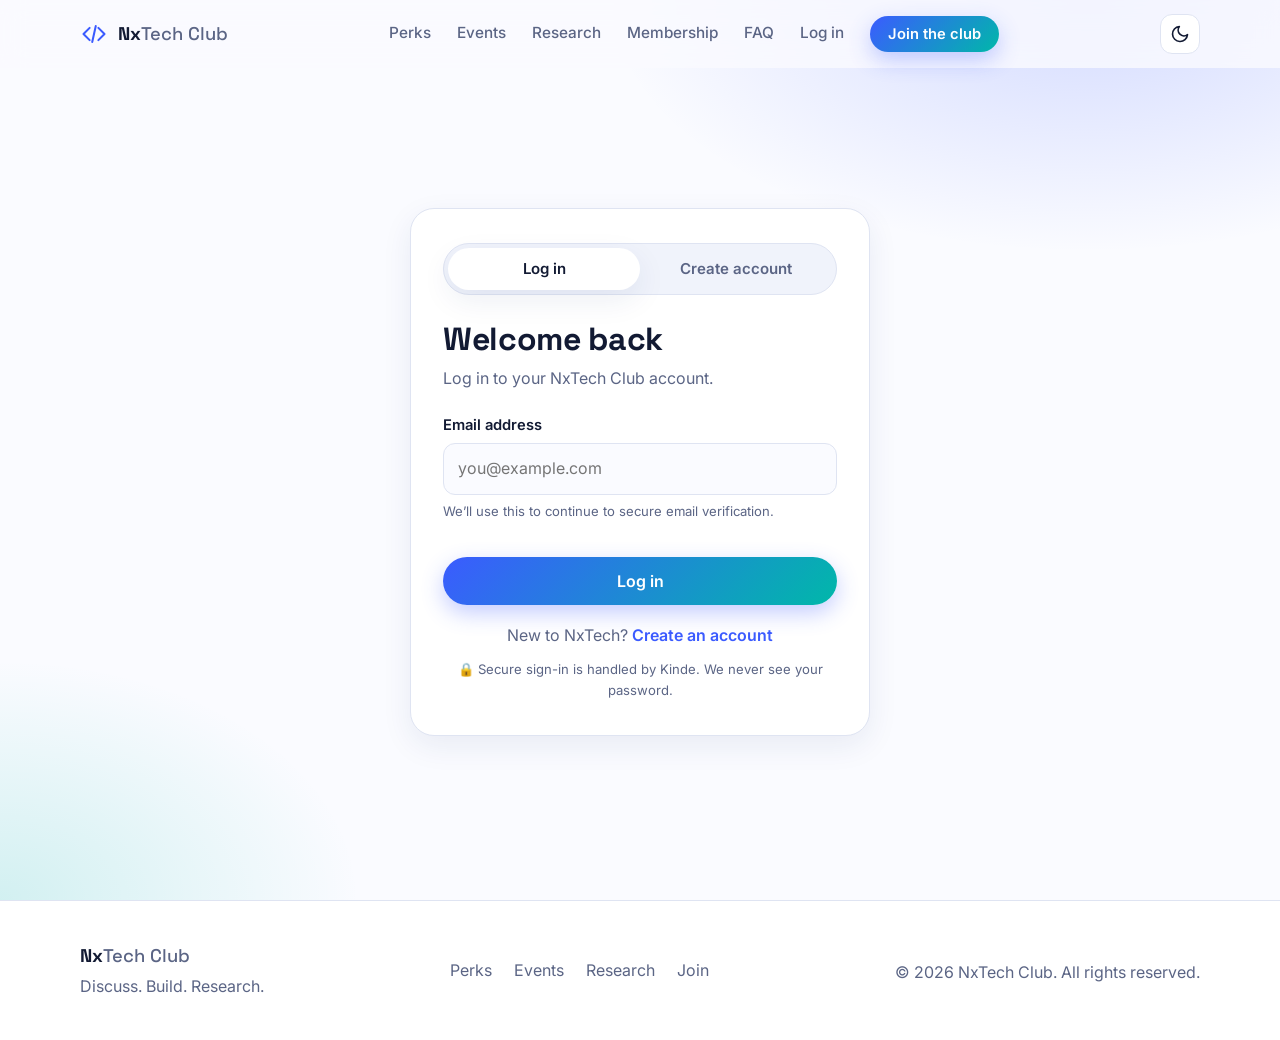
==== account.html @ 55b2c10e "Add files via upload" ====
<!DOCTYPE html>
<html lang="en">
<head>
  <meta charset="UTF-8" />
  <meta name="viewport" content="width=device-width, initial-scale=1" />
  <title>Log in or create an account — NxTech Club</title>
  <meta name="description" content="Log in to or create your NxTech Club account." />
  <link rel="preconnect" href="https://fonts.googleapis.com" />
  <link rel="preconnect" href="https://fonts.gstatic.com" crossorigin />
  <link href="https://fonts.googleapis.com/css2?family=Inter:wght@400;500;600&family=Space+Grotesk:wght@500;600;700&display=swap" rel="stylesheet" />
  <link rel="stylesheet" href="style.css" />
</head>
<body data-page="account">

  <header class="nav" id="nav">
    <div class="container nav-inner">
      <a href="index.html" class="logo" aria-label="NxTech Club home">
        <span class="logo-mark">
          <svg viewBox="0 0 32 32" width="28" height="28" fill="none" stroke="currentColor" stroke-width="2.4" stroke-linecap="round" stroke-linejoin="round" aria-hidden="true">
            <path d="M11 9l-7 7 7 7"/><path d="M21 9l7 7-7 7"/><path d="M18 7l-4 18"/>
          </svg>
        </span>
        <span class="logo-text">Nx<span>Tech Club</span></span>
      </a>
      <nav class="nav-links" id="navLinks" aria-label="Main">
        <a href="index.html#perks">Perks</a>
        <a href="index.html#webinars">Events</a>
        <a href="research.html">Research</a>
        <a href="index.html#join">Membership</a>
        <a href="index.html#faq">FAQ</a>
        <a href="account.html#/login">Log in</a>
        <a href="account.html#/register" class="btn btn-small">Join the club</a>
      </nav>
      <div class="nav-actions">
        <button class="icon-btn" id="themeToggle" aria-label="Toggle light/dark theme">
          <svg viewBox="0 0 24 24" width="20" height="20" fill="none" stroke="currentColor" stroke-width="2" stroke-linecap="round" stroke-linejoin="round"><path d="M21 12.8A9 9 0 1 1 11.2 3a7 7 0 0 0 9.8 9.8z"/></svg>
        </button>
        <button class="icon-btn menu-btn" id="menuBtn" aria-label="Open menu" aria-expanded="false" aria-controls="navLinks">
          <span></span><span></span><span></span>
        </button>
      </div>
    </div>
  </header>

  <main class="auth-main" id="app">

    <!-- Checking session / finishing sign-in -->
    <section class="auth-card center" data-view="loading">
      <div class="spinner" role="status" aria-label="Loading"></div>
      <h1 tabindex="-1">One moment…</h1>
      <p class="muted">Checking your session.</p>
    </section>

    <!-- LOG IN -->
    <section class="auth-card" data-view="login" hidden>
      <nav class="seg" aria-label="Account">
        <a href="#/login" data-seg="login">Log in</a>
        <a href="#/register" data-seg="register">Create account</a>
      </nav>
      <h1 tabindex="-1">Welcome back</h1>
      <p class="muted">Log in to your NxTech Club account.</p>
      <form class="auth-form" data-form="login" novalidate>
        <div class="field">
          <label for="loginEmail">Email address</label>
          <input type="email" id="loginEmail" name="email" autocomplete="email" inputmode="email" placeholder="you@example.com" required />
          <small class="hint">We’ll use this to continue to secure email verification.</small>
          <small class="err" role="alert"></small>
        </div>
        <button type="submit" class="btn btn-block">Log in</button>
      </form>
      <p class="switch">New to NxTech? <a class="text-link" href="#/register">Create an account</a></p>
      <p class="secure">🔒 Secure sign-in is handled by Kinde. We never see your password.</p>
    </section>

    <!-- REGISTER -->
    <section class="auth-card" data-view="register" hidden>
      <nav class="seg" aria-label="Account">
        <a href="#/login" data-seg="login">Log in</a>
        <a href="#/register" data-seg="register">Create account</a>
      </nav>
      <h1 tabindex="-1">Create your account</h1>
      <p class="muted">It takes about a minute. You don't need to pick a plan now — you can choose one from your dashboard once you're in.</p>
      <form class="auth-form" data-form="register" novalidate>
        <div class="field">
          <label for="registerEmail">Email address</label>
          <input type="email" id="registerEmail" name="email" autocomplete="email" inputmode="email" placeholder="you@example.com" required />
          <small class="hint">We’ll use this to continue to secure email verification.</small>
          <small class="err" role="alert"></small>
        </div>
        <button type="submit" class="btn btn-block">Create account</button>
      </form>
      <ol class="mini-steps" aria-label="What happens next">
        <li><b>Sign up</b> with your email.</li>
        <li><b>Open your dashboard</b> to see your account.</li>
        <li><b>Choose a plan</b> if you want one — Free or paid.</li>
      </ol>
      <p class="switch">Already a member? <a class="text-link" href="#/login">Log in</a></p>
      <p class="secure">🔒 Secure sign-up is handled by Kinde.</p>
    </section>

    <!-- DASHBOARD (placeholder until plans & payment are added) -->
    <section class="auth-card dash" data-view="dashboard" hidden>
      <div class="dash-head">
        <span class="avatar" id="avatar" aria-hidden="true"></span>
        <div>
          <h1 tabindex="-1">Welcome, <span id="dashName"></span></h1>
          <p class="muted" id="dashEmail"></p>
        </div>
      </div>
      <p class="notice ok" id="dashNote" role="status" hidden></p>

      <div class="dash-block">
        <div class="dash-row">
          <h2>Membership</h2>
          <span class="badge b-discuss">No plan yet</span>
        </div>
        <p>Your account is ready. Choosing a plan is optional: Free is read-only, and paid plans unlock discussions, webinars and research teams once payment is complete.</p>
        <p class="muted small">Plan selection and payment are coming to this dashboard next.</p>
        <a class="text-link" href="index.html#join">See what each membership includes →</a>
      </div>

      <ol class="next-list" aria-label="What's next">
        <li class="done"><span>✓</span><div><b>Account created</b><small>You're signed in.</small></div></li>
        <li><span>2</span><div><b>Choose a plan</b><small>Optional. Free or paid.</small></div></li>
        <li><span>3</span><div><b>Pay for a paid plan</b><small>Paid plans are activated after payment.</small></div></li>
        <li><span>4</span><div><b>Unlock perks &amp; the member portal</b><small>Discussions, webinars and research teams.</small></div></li>
      </ol>

      <button type="button" class="btn btn-ghost btn-small" id="logoutBtn">Log out</button>
    </section>

    <!-- SOMETHING WENT WRONG -->
    <section class="auth-card center" data-view="error" hidden>
      <div class="state-ico" aria-hidden="true">⚠️</div>
      <h1 tabindex="-1">We couldn't sign you in</h1>
      <p id="errorMsg" class="muted" role="alert"></p>
      <p class="small muted" id="errorDetail" hidden></p>
      <button type="button" class="btn" id="retryBtn">Try again</button>
    </section>

    <!-- NOT SET UP YET (shown only to whoever runs the site) -->
    <section class="auth-card" data-view="setup" hidden>
      <div class="state-ico" aria-hidden="true">🛠️</div>
      <h1 tabindex="-1">Finish connecting Kinde</h1>
      <p id="setupMsg" class="muted"></p>
      <ol class="setup-steps" id="setupSteps">
        <li>In your Kinde application settings, enable <b>Use your own sign-up and sign-in screens</b>, then save.</li>
        <li>In <b>Settings → Environment → Authentication</b>, open your email authentication method and copy its <b>Connection ID</b>.</li>
        <li>Add that value as <code>emailConnectionId</code> in <code>kinde-config.js</code>, alongside your existing Client ID and domain.</li>
        <li>Add this address to both <b>Allowed callback URLs</b> and <b>Allowed logout redirect URLs</b>:
          <code class="copy-line" id="setupUrl"></code></li>
      </ol>
    </section>

  </main>

  <footer class="footer">
    <div class="container footer-inner">
      <div>
        <a href="index.html" class="logo"><span class="logo-text">Nx<span>Tech Club</span></span></a>
        <p class="muted">Discuss. Build. Research.</p>
      </div>
      <div class="foot-links">
        <a href="index.html#perks">Perks</a>
        <a href="index.html#webinars">Events</a>
        <a href="research.html">Research</a>
        <a href="account.html#/register">Join</a>
      </div>
      <p class="muted">© <span id="year"></span> NxTech Club. All rights reserved.</p>
    </div>
  </footer>

  <script src="kinde-config.js"></script>
  <script src="kinde-auth-pkce-js.umd.min.js"></script>
  <script src="script.js"></script>
  <script src="account.js"></script>
</body>
</html>
---- style.css ----
/* ---------- Tokens ---------- */
:root {
  --bg: #fafbff;
  --bg-alt: #f0f3fb;
  --surface: #ffffff;
  --text: #121a33;
  --muted: #5b6585;
  --border: #dfe4f2;
  --primary: #3b5bff;
  --primary-2: #00b8a9;
  --accent: #ff8a3d;
  --shadow: 0 10px 30px rgba(30, 50, 120, 0.08);
  --radius: 16px;
  --nav-h: 68px;
}
:root[data-theme="dark"] {
  --bg: #0a1024;
  --bg-alt: #0e1630;
  --surface: #141d3a;
  --text: #eaf0ff;
  --muted: #9aa6cc;
  --border: #243059;
  --primary: #6f8bff;
  --primary-2: #2fe0cf;
  --accent: #ffa05e;
  --shadow: 0 10px 30px rgba(0, 0, 0, 0.35);
}

/* ---------- Base ---------- */
*, *::before, *::after { box-sizing: border-box; }
html { scroll-behavior: smooth; scroll-padding-top: var(--nav-h); }
body {
  margin: 0;
  font-family: "Inter", system-ui, sans-serif;
  background: var(--bg);
  color: var(--text);
  line-height: 1.6;
  transition: background .3s, color .3s;
}
h1, h2, h3, h4 { font-family: "Space Grotesk", "Inter", sans-serif; line-height: 1.15; margin: 0 0 .5em; }
p { margin: 0 0 1em; }
a { color: inherit; text-decoration: none; }
code { background: var(--bg-alt); padding: 2px 6px; border-radius: 6px; font-size: .9em; }
.container { width: min(1120px, 92%); margin-inline: auto; }
.container.narrow { width: min(780px, 92%); }
.muted { color: var(--muted); }
:focus-visible { outline: 3px solid var(--primary); outline-offset: 3px; border-radius: 6px; }

/* ---------- Buttons ---------- */
.btn {
  display: inline-block; border: 0; cursor: pointer;
  background: linear-gradient(135deg, var(--primary), var(--primary-2));
  color: #fff; font: 600 1rem "Inter", sans-serif;
  padding: 14px 26px; border-radius: 999px;
  box-shadow: 0 8px 22px rgba(59, 91, 255, .3);
  transition: transform .2s, box-shadow .2s;
}
.btn:hover { transform: translateY(-2px); box-shadow: 0 12px 28px rgba(59, 91, 255, .4); }
.btn-small { padding: 9px 18px; font-size: .92rem; }
.btn-block { width: 100%; }
.btn-ghost { background: transparent; color: var(--text); border: 1.5px solid var(--border); box-shadow: none; }
.btn-ghost:hover { border-color: var(--primary); box-shadow: none; }

/* ---------- Nav ---------- */
.nav {
  position: fixed; inset: 0 0 auto 0; height: var(--nav-h); z-index: 50;
  background: color-mix(in srgb, var(--bg) 80%, transparent);
  backdrop-filter: blur(12px);
  border-bottom: 1px solid transparent;
  transition: border-color .3s, box-shadow .3s;
}
.nav.scrolled { border-color: var(--border); box-shadow: var(--shadow); }
.nav-inner { height: 100%; display: flex; align-items: center; justify-content: space-between; gap: 16px; }
.logo { display: flex; align-items: center; gap: 10px; font-family: "Space Grotesk", sans-serif; font-weight: 700; font-size: 1.15rem; }
.logo-mark { color: var(--primary); display: grid; place-items: center; }
.logo-text span { color: var(--muted); font-weight: 500; }
.nav-links { display: flex; align-items: center; gap: 26px; font-weight: 500; font-size: .96rem; }
.nav-links a:not(.btn) { color: var(--muted); transition: color .2s; }
.nav-links a:not(.btn):hover, .nav-links a.active { color: var(--text); }
.nav-actions { display: flex; gap: 8px; align-items: center; }
.icon-btn {
  width: 40px; height: 40px; display: grid; place-items: center;
  background: var(--surface); color: var(--text);
  border: 1px solid var(--border); border-radius: 12px; cursor: pointer;
}
.menu-btn { display: none; flex-direction: column; gap: 4px; }
.menu-btn span { width: 18px; height: 2px; background: currentColor; border-radius: 2px; transition: transform .3s, opacity .3s; }
.menu-btn[aria-expanded="true"] span:nth-child(1) { transform: translateY(6px) rotate(45deg); }
.menu-btn[aria-expanded="true"] span:nth-child(2) { opacity: 0; }
.menu-btn[aria-expanded="true"] span:nth-child(3) { transform: translateY(-6px) rotate(-45deg); }

/* ---------- Hero ---------- */
.hero {
  position: relative; overflow: hidden;
  min-height: 100svh; display: grid; align-items: center;
  padding: calc(var(--nav-h) + 40px) 0 70px;
  background:
    radial-gradient(900px 500px at 85% 10%, color-mix(in srgb, var(--primary) 22%, transparent), transparent 60%),
    radial-gradient(700px 500px at 5% 90%, color-mix(in srgb, var(--primary-2) 20%, transparent), transparent 60%),
    var(--bg);
}
#network { position: absolute; inset: 0; width: 100%; height: 100%; }
.hero-inner { position: relative; max-width: 820px; margin-inline: 0; margin-left: max(4%, calc((100% - 1120px) / 2)); }
.eyebrow {
  display: inline-flex; align-items: center; gap: 8px;
  background: var(--surface); border: 1px solid var(--border);
  padding: 6px 14px; border-radius: 999px; font-size: .86rem; font-weight: 500; color: var(--muted);
}
.dot { width: 8px; height: 8px; border-radius: 50%; background: var(--primary-2); box-shadow: 0 0 0 0 var(--primary-2); animation: pulse 2s infinite; }
.hero h1 { font-size: clamp(2.5rem, 6.5vw, 4.8rem); margin: 22px 0 18px; letter-spacing: -.02em; }
.grad { background: linear-gradient(120deg, var(--primary), var(--primary-2) 60%, var(--accent)); -webkit-background-clip: text; background-clip: text; color: transparent; }
.lead { font-size: clamp(1.05rem, 2vw, 1.25rem); color: var(--muted); max-width: 620px; }
.hero-cta { display: flex; flex-wrap: wrap; gap: 14px; margin: 28px 0; }
.hero-tags { list-style: none; padding: 0; margin: 0; display: flex; flex-wrap: wrap; gap: 8px; }
.hero-tags li { font-size: .84rem; padding: 5px 12px; border: 1px dashed var(--border); border-radius: 999px; color: var(--muted); }

/* ---------- Stats ---------- */
.stats { background: var(--surface); border-block: 1px solid var(--border); }
.stats-grid { display: grid; grid-template-columns: repeat(4, 1fr); gap: 20px; padding: 36px 0; text-align: center; }
.stat strong { display: block; font: 700 clamp(2rem, 4vw, 3rem) "Space Grotesk", sans-serif; color: var(--primary); }
.stat span { color: var(--muted); font-size: .95rem; }

/* ---------- Sections ---------- */
.section { padding: 96px 0; }
.section.alt { background: var(--bg-alt); }
.section-head { max-width: 640px; margin-bottom: 40px; }
.section-head h2 { font-size: clamp(1.8rem, 4vw, 2.7rem); letter-spacing: -.01em; }
.section-head p { color: var(--muted); }
.kicker { text-transform: uppercase; letter-spacing: .14em; font-size: .78rem; font-weight: 600; color: var(--primary-2); margin-bottom: 10px; }

/* ---------- Tabs & perks ---------- */
.tabs { display: flex; flex-wrap: wrap; gap: 10px; margin-bottom: 28px; }
.tab {
  display: inline-flex; align-items: center; gap: 8px;
  padding: 12px 20px; border-radius: 999px; cursor: pointer;
  background: var(--surface); color: var(--muted);
  border: 1px solid var(--border); font: 600 .98rem "Inter", sans-serif;
  transition: all .2s;
}
.tab:hover { color: var(--text); border-color: var(--primary); }
.tab.active { background: var(--primary); border-color: var(--primary); color: #fff; box-shadow: 0 8px 20px rgba(59, 91, 255, .3); }
:root[data-theme="dark"] .tab.active { color: #0a1024; }
.panel { animation: fadeUp .45s ease; }
.panel[hidden] { display: none; }
.panel-intro { max-width: 700px; margin-bottom: 26px; }
.panel-intro h3 { font-size: 1.6rem; }
.panel-intro p { color: var(--muted); }
.cards { display: grid; grid-template-columns: repeat(auto-fit, minmax(230px, 1fr)); gap: 18px; }
.card {
  background: var(--surface); border: 1px solid var(--border); border-radius: var(--radius);
  padding: 24px; transition: transform .25s, box-shadow .25s, border-color .25s;
}
.card:hover { transform: translateY(-6px); box-shadow: var(--shadow); border-color: var(--primary); }
.card-ico { font-size: 1.7rem; width: 52px; height: 52px; display: grid; place-items: center; border-radius: 14px; background: var(--bg-alt); margin-bottom: 14px; }
.card h4 { font-size: 1.1rem; }
.card p { color: var(--muted); font-size: .95rem; margin: 0; }

/* ---------- Events ---------- */
.events { list-style: none; padding: 0; margin: 0; display: grid; gap: 14px; }
.event {
  display: flex; align-items: center; gap: 20px;
  background: var(--surface); border: 1px solid var(--border); border-radius: var(--radius);
  padding: 18px 22px; transition: transform .2s, box-shadow .2s;
}
.event:hover { transform: translateX(6px); box-shadow: var(--shadow); }
.date { min-width: 64px; text-align: center; padding: 8px 0; border-radius: 12px; background: var(--bg-alt); }
.date b { display: block; font: 700 1.6rem "Space Grotesk", sans-serif; line-height: 1; color: var(--primary); }
.date span { font-size: .8rem; text-transform: uppercase; letter-spacing: .08em; color: var(--muted); }
.event-body { flex: 1; }
.event-body h4 { margin: 0 0 4px; font-size: 1.1rem; }
.event-body p { margin: 0; color: var(--muted); font-size: .92rem; }
.badge { font-size: .76rem; font-weight: 600; padding: 5px 12px; border-radius: 999px; white-space: nowrap; }
.b-webinar { background: color-mix(in srgb, var(--primary) 15%, transparent); color: var(--primary); }
.b-discuss { background: color-mix(in srgb, var(--accent) 18%, transparent); color: var(--accent); }
.b-research { background: color-mix(in srgb, var(--primary-2) 18%, transparent); color: var(--primary-2); }

/* ---------- Projects ---------- */
.projects { display: grid; grid-template-columns: repeat(auto-fit, minmax(280px, 1fr)); gap: 20px; }
.project { background: var(--surface); border: 1px solid var(--border); border-radius: var(--radius); padding: 26px; transition: transform .25s, box-shadow .25s; }
.project:hover { transform: translateY(-6px); box-shadow: var(--shadow); }
.chip { display: inline-block; font-size: .75rem; font-weight: 600; padding: 4px 10px; border-radius: 999px; background: var(--bg-alt); color: var(--primary-2); margin-bottom: 12px; }
.project p { color: var(--muted); font-size: .95rem; }
.progress { height: 8px; background: var(--bg-alt); border-radius: 99px; overflow: hidden; margin: 18px 0 8px; }
.progress i { display: block; height: 100%; width: 0; border-radius: 99px; background: linear-gradient(90deg, var(--primary), var(--primary-2)); transition: width 1.2s cubic-bezier(.2, .8, .2, 1); }
.project.in .progress i { width: var(--w); }
.project small { color: var(--muted); }

/* ---------- Steps ---------- */
.steps { list-style: none; padding: 0; margin: 0; display: grid; grid-template-columns: repeat(auto-fit, minmax(210px, 1fr)); gap: 20px; counter-reset: s; }
.step { background: var(--surface); border: 1px solid var(--border); border-radius: var(--radius); padding: 26px; }
.step span { display: grid; place-items: center; width: 42px; height: 42px; border-radius: 50%; font: 700 1.1rem "Space Grotesk", sans-serif; background: linear-gradient(135deg, var(--primary), var(--primary-2)); color: #fff; margin-bottom: 14px; }
.step p { color: var(--muted); margin: 0; font-size: .95rem; }

/* ---------- Quotes ---------- */
.quotes { display: grid; grid-template-columns: repeat(auto-fit, minmax(280px, 1fr)); gap: 20px; }
.quote { margin: 0; background: var(--surface); border: 1px solid var(--border); border-radius: var(--radius); padding: 28px; position: relative; }
.quote::before { content: "“"; position: absolute; top: 6px; right: 20px; font: 700 4.5rem "Space Grotesk", serif; color: var(--primary); opacity: .18; line-height: 1; }
.quote blockquote { margin: 0 0 16px; font-size: 1.02rem; }
.quote figcaption { color: var(--muted); font-size: .9rem; }
.quote figcaption b { color: var(--text); }

/* ---------- FAQ ---------- */
.faq { display: grid; gap: 12px; }
.faq details { background: var(--surface); border: 1px solid var(--border); border-radius: 14px; padding: 4px 22px; }
.faq summary { cursor: pointer; font-weight: 600; padding: 16px 0; list-style: none; display: flex; justify-content: space-between; gap: 12px; }
.faq summary::-webkit-details-marker { display: none; }
.faq summary::after { content: "+"; font-size: 1.4rem; color: var(--primary); transition: transform .25s; }
.faq details[open] summary::after { transform: rotate(45deg); }
.faq details p { color: var(--muted); padding-bottom: 14px; margin: 0; }

/* ---------- Join ---------- */
.join { background: linear-gradient(160deg, color-mix(in srgb, var(--primary) 12%, var(--bg)), var(--bg) 60%); }
.join-inner { display: grid; grid-template-columns: 1fr 1fr; gap: 56px; align-items: center; }
.join-copy h2 { font-size: clamp(1.9rem, 4vw, 2.8rem); }
.join-copy > p { color: var(--muted); }
.ticks { list-style: none; padding: 0; margin: 24px 0 0; display: grid; gap: 10px; }
.ticks li { padding-left: 30px; position: relative; }
.ticks li::before { content: "✓"; position: absolute; left: 0; top: 1px; width: 20px; height: 20px; border-radius: 50%; background: var(--primary-2); color: #06201d; font-size: .75rem; font-weight: 700; display: grid; place-items: center; }
.form { background: var(--surface); border: 1px solid var(--border); border-radius: 22px; padding: 32px; box-shadow: var(--shadow); display: grid; gap: 18px; }
.field { display: grid; gap: 6px; border: 0; padding: 0; margin: 0; }
.field label, .field legend { font-weight: 600; font-size: .92rem; }
.field input[type="text"], .field input[type="email"], .field select {
  width: 100%; padding: 12px 14px; font: inherit; color: var(--text);
  background: var(--bg); border: 1.5px solid var(--border); border-radius: 12px;
  transition: border-color .2s, box-shadow .2s;
}
.field input:focus, .field select:focus { outline: none; border-color: var(--primary); box-shadow: 0 0 0 4px color-mix(in srgb, var(--primary) 20%, transparent); }
.field.invalid input, .field.invalid select { border-color: #e5484d; }
.err { color: #e5484d; font-size: .82rem; min-height: 1em; }
.check { display: inline-flex; align-items: center; gap: 8px; margin: 6px 18px 0 0; font-weight: 500 !important; cursor: pointer; }
.check input { accent-color: var(--primary); width: 18px; height: 18px; }
.form-note { margin: 0; text-align: center; font-weight: 500; color: var(--primary-2); min-height: 1.4em; }

/* ---------- Footer ---------- */
.footer { border-top: 1px solid var(--border); padding: 40px 0; background: var(--surface); }
.footer-inner { display: flex; flex-wrap: wrap; align-items: center; justify-content: space-between; gap: 20px; }
.footer p { margin: 4px 0 0; }
.foot-links { display: flex; gap: 22px; color: var(--muted); }
.foot-links a:hover { color: var(--primary); }

.to-top {
  position: fixed; right: 20px; bottom: 20px; width: 46px; height: 46px; border-radius: 50%;
  border: 0; cursor: pointer; font-size: 1.2rem; color: #fff;
  background: linear-gradient(135deg, var(--primary), var(--primary-2));
  box-shadow: var(--shadow); opacity: 0; transform: translateY(14px); pointer-events: none;
  transition: opacity .3s, transform .3s;
}
.to-top.show { opacity: 1; transform: none; pointer-events: auto; }

/* ---------- Reveal & keyframes ---------- */
.reveal { opacity: 0; transform: translateY(24px); transition: opacity .7s ease, transform .7s ease; transition-delay: var(--d, 0s); }
.reveal.in { opacity: 1; transform: none; }
@keyframes fadeUp { from { opacity: 0; transform: translateY(12px); } to { opacity: 1; transform: none; } }
@keyframes spin { to { transform: rotate(360deg); } }
@keyframes pulse { 0% { box-shadow: 0 0 0 0 color-mix(in srgb, var(--primary-2) 60%, transparent); } 70% { box-shadow: 0 0 0 10px transparent; } 100% { box-shadow: 0 0 0 0 transparent; } }

/* ---------- Responsive ---------- */
@media (max-width: 880px) {
  .stats-grid { grid-template-columns: repeat(2, 1fr); }
  .join-inner { grid-template-columns: 1fr; gap: 36px; }
  .section { padding: 72px 0; }
  .event { flex-wrap: wrap; }
  .hero-inner { margin-left: auto; }
}
@media (prefers-reduced-motion: reduce) {
  *, *::before, *::after { animation: none !important; transition: none !important; }
  .reveal { opacity: 1; transform: none; }
  html { scroll-behavior: auto; }
}

/* =====================================================
   Multi-page additions: research + registration
   ===================================================== */
.sr-only { position: absolute; width: 1px; height: 1px; overflow: hidden; clip: rect(0 0 0 0); white-space: nowrap; }
.text-link { color: var(--primary); font-weight: 600; }
.text-link:hover { text-decoration: underline; }

/* Page hero */
.page-hero {
  position: relative; overflow: hidden;
  padding: calc(var(--nav-h) + 70px) 0 70px;
  background:
    radial-gradient(800px 420px at 85% 0%, color-mix(in srgb, var(--primary) 22%, transparent), transparent 60%),
    radial-gradient(600px 400px at 0% 100%, color-mix(in srgb, var(--primary-2) 18%, transparent), transparent 60%),
    var(--bg);
}
.page-hero.compact { padding-bottom: 50px; }
.page-hero #network { position: absolute; inset: 0; width: 100%; height: 100%; }
.page-hero-inner { position: relative; max-width: 780px; margin-left: max(4%, calc((100% - 1120px) / 2)); }
.page-hero h1 { font-size: clamp(2.1rem, 5vw, 3.5rem); margin: 20px 0 14px; letter-spacing: -.02em; }

/* Access note */
.access-note { background: var(--surface); border-block: 1px solid var(--border); }
.access-inner { display: flex; flex-wrap: wrap; align-items: center; justify-content: space-between; gap: 14px 28px; padding: 18px 0; font-size: .95rem; color: var(--muted); }
.access-inner b { color: var(--text); }

/* Research filters & cards */
.filters { display: flex; flex-wrap: wrap; gap: 10px; margin-bottom: 14px; }
.filter { padding: 9px 18px; border-radius: 999px; cursor: pointer; background: var(--surface); color: var(--muted); border: 1px solid var(--border); font: 600 .92rem "Inter", sans-serif; transition: all .2s; }
.filter:hover { color: var(--text); border-color: var(--primary); }
.filter.active { background: var(--primary); border-color: var(--primary); color: #fff; }
:root[data-theme="dark"] .filter.active { color: #0a1024; }
.result-count { color: var(--muted); font-size: .9rem; margin-bottom: 20px; min-height: 1.4em; }
.project[hidden] { display: none; }
.project-top { display: flex; justify-content: space-between; align-items: center; gap: 10px; margin-bottom: 12px; }
.project-top .chip { margin: 0; }
.status { font-size: .74rem; font-weight: 600; padding: 4px 10px; border-radius: 999px; white-space: nowrap; }
.s-progress { background: color-mix(in srgb, var(--primary) 15%, transparent); color: var(--primary); }
.s-open { background: color-mix(in srgb, var(--primary-2) 18%, transparent); color: var(--primary-2); }
.s-done { background: var(--bg-alt); color: var(--muted); }
.stack { display: flex; flex-wrap: wrap; gap: 6px; }
.stack i { font-style: normal; font-size: .76rem; padding: 3px 9px; border-radius: 8px; border: 1px solid var(--border); color: var(--muted); }
.empty { text-align: center; color: var(--muted); padding: 30px 0; }

/* Publications */
.pubs { list-style: none; padding: 0; margin: 0; display: grid; gap: 14px; }
.pub { display: flex; align-items: center; gap: 20px; background: var(--surface); border: 1px solid var(--border); border-radius: var(--radius); padding: 18px 22px; }
.pub-year { font: 700 1.2rem "Space Grotesk", sans-serif; color: var(--primary); min-width: 52px; }
.pub div { flex: 1; }
.pub h4 { margin: 0 0 4px; font-size: 1.05rem; }
.pub p { margin: 0; color: var(--muted); font-size: .9rem; }

/* CTA band */
.cta-band { padding: 70px 0; background: linear-gradient(135deg, var(--primary), var(--primary-2)); color: #fff; }
.cta-inner { display: flex; flex-wrap: wrap; align-items: center; justify-content: space-between; gap: 20px; }
.cta-inner h2 { font-size: clamp(1.5rem, 3.5vw, 2.2rem); margin-bottom: 6px; }
.cta-inner p { margin: 0; opacity: .9; }
.cta-band .btn { background: #fff; color: #0a1024; box-shadow: 0 8px 22px rgba(0, 0, 0, .2); }

/* Plans */
.plans { display: grid; grid-template-columns: repeat(auto-fit, minmax(260px, 1fr)); gap: 22px; align-items: stretch; }
.plan {
  position: relative; display: flex; flex-direction: column; gap: 4px;
  background: var(--surface); border: 2px solid var(--border); border-radius: 20px;
  padding: 30px 26px 26px; cursor: pointer; color: inherit;
  transition: transform .25s, box-shadow .25s, border-color .25s;
}
.plan:hover { transform: translateY(-5px); box-shadow: var(--shadow); }
.plan.featured { border-color: color-mix(in srgb, var(--primary-2) 55%, var(--border)); }
.plan-tag { position: absolute; top: -13px; right: 22px; background: linear-gradient(135deg, var(--accent), #ffc15e); color: #3a1c00; font-size: .76rem; font-weight: 700; padding: 5px 12px; border-radius: 999px; }
.plan-name { font: 700 1.3rem "Space Grotesk", sans-serif; }
.plan-sub { color: var(--muted); font-size: .92rem; }
.price { display: flex; align-items: baseline; gap: 8px; margin: 14px 0 16px; }
.price b { font: 700 2.4rem "Space Grotesk", sans-serif; color: var(--primary); }
.price small { color: var(--muted); }
.plan ul { list-style: none; padding: 0; margin: 0 0 20px; display: grid; gap: 9px; font-size: .94rem; flex: 1; }
.plan li { padding-left: 26px; position: relative; }
.plan li::before { content: "✓"; position: absolute; left: 0; top: 1px; width: 18px; height: 18px; border-radius: 50%; background: var(--primary-2); color: #06201d; font-size: .7rem; font-weight: 700; display: grid; place-items: center; }
.plan li.no { color: var(--muted); text-decoration: line-through; text-decoration-color: color-mix(in srgb, var(--muted) 50%, transparent); }
.plan li.no::before { content: "✕"; background: var(--bg-alt); color: var(--muted); }
.price-note { color: var(--muted); font-size: .84rem; margin-top: 16px; text-align: center; }

/* Registration layout */


@media (max-width: 880px) {
  .page-hero-inner { margin-left: auto; }
}

/* =====================================================
   Account SPA (login / register / dashboard)
   ===================================================== */
@media (max-width: 1020px) {
  .menu-btn { display: flex; }
  .nav-links {
    position: absolute; top: var(--nav-h); left: 0; right: 0;
    flex-direction: column; align-items: stretch; gap: 0;
    background: var(--bg); border-bottom: 1px solid var(--border);
    padding: 10px 4%; max-height: 0; overflow: hidden; visibility: hidden;
    transition: max-height .35s ease, visibility .35s;
  }
  .nav-links.open { max-height: 560px; visibility: visible; }
  .nav-links a { padding: 14px 4px; border-bottom: 1px solid var(--border); }
  .nav-links .btn { margin: 14px 0 8px; text-align: center; border: 0; }
}

.plans-mini .plan { cursor: default; }
.join-cta { text-align: center; margin-top: 36px; }

.auth-main {
  min-height: 100svh; display: grid; place-items: center;
  padding: calc(var(--nav-h) + 40px) 0 64px;
  background:
    radial-gradient(800px 420px at 85% 0%, color-mix(in srgb, var(--primary) 20%, transparent), transparent 60%),
    radial-gradient(600px 400px at 0% 100%, color-mix(in srgb, var(--primary-2) 16%, transparent), transparent 60%),
    var(--bg);
}
.auth-card {
  width: min(460px, 92%); background: var(--surface);
  border: 1px solid var(--border); border-radius: 24px;
  padding: 34px 32px; box-shadow: var(--shadow);
}
.auth-card.center { text-align: center; }
.auth-card[hidden] { display: none; }
.auth-card h1 { font-size: clamp(1.6rem, 4vw, 2rem); margin: 0 0 8px; letter-spacing: -.01em; }
.auth-card h1:focus { outline: none; }
.auth-card h2 { font-size: 1.15rem; margin: 0; }
.auth-card p { margin: 0 0 14px; }
.small { font-size: .88rem; }

.seg { display: grid; grid-template-columns: 1fr 1fr; background: var(--bg-alt); border: 1px solid var(--border); border-radius: 999px; padding: 4px; margin-bottom: 26px; }
.seg a { text-align: center; padding: 9px 12px; border-radius: 999px; font-weight: 600; font-size: .94rem; color: var(--muted); transition: background .2s, color .2s; }
.seg a:hover { color: var(--text); }
.seg a[aria-current="page"] { background: var(--surface); color: var(--text); box-shadow: var(--shadow); }

.auth-form { display: grid; gap: 16px; margin: 22px 0 6px; }
.opt { color: var(--muted); font-weight: 400; }
.hint { color: var(--muted); font-size: .82rem; }
.switch { text-align: center; margin: 18px 0 6px !important; color: var(--muted); }
.secure { text-align: center; font-size: .82rem; color: var(--muted); margin: 10px 0 0 !important; }
.btn[disabled] { opacity: .7; cursor: progress; transform: none; }

.mini-steps { margin: 22px 0 0; padding: 18px 20px 18px 38px; background: var(--bg-alt); border-radius: 14px; display: grid; gap: 6px; font-size: .92rem; color: var(--muted); }
.mini-steps b { color: var(--text); }

.spinner { width: 38px; height: 38px; margin: 6px auto 18px; border-radius: 50%; border: 3px solid var(--border); border-top-color: var(--primary); animation: spin .9s linear infinite; }
.state-ico { font-size: 2.2rem; margin-bottom: 8px; }

.notice { padding: 12px 14px; border-radius: 12px; background: var(--bg-alt); border: 1px solid var(--border); font-size: .94rem; }
.notice.ok { background: color-mix(in srgb, var(--primary-2) 14%, transparent); border-color: color-mix(in srgb, var(--primary-2) 40%, var(--border)); }

.setup-steps { padding-left: 20px; display: grid; gap: 12px; margin: 14px 0 0; }
.copy-line { display: block; margin-top: 8px; padding: 10px 12px; word-break: break-all; user-select: all; }

.dash-head { display: flex; align-items: center; gap: 16px; margin-bottom: 18px; }
.dash-head h1 { margin: 0; font-size: 1.5rem; }
.dash-head p { margin: 2px 0 0; word-break: break-all; }
.avatar { flex: none; width: 52px; height: 52px; border-radius: 50%; display: grid; place-items: center; font: 700 1.3rem "Space Grotesk", sans-serif; color: #fff; background: linear-gradient(135deg, var(--primary), var(--primary-2)); }
:root[data-theme="dark"] .avatar { color: #0a1024; }
.dash-block { margin: 18px 0; padding: 20px; border: 1px solid var(--border); border-radius: 16px; background: var(--bg); }
.dash-row { display: flex; align-items: center; justify-content: space-between; gap: 12px; margin-bottom: 10px; }
.dash-block p { margin: 0 0 10px; }

.next-list { list-style: none; padding: 0; margin: 0 0 22px; display: grid; gap: 12px; }
.next-list li { display: flex; gap: 12px; align-items: flex-start; }
.next-list li > span { flex: none; width: 28px; height: 28px; border-radius: 50%; display: grid; place-items: center; font-size: .82rem; font-weight: 700; background: var(--bg-alt); color: var(--muted); border: 1px solid var(--border); }
.next-list li.done > span { background: var(--primary-2); border-color: var(--primary-2); color: #06201d; }
.next-list b { display: block; font-size: .96rem; }
.next-list small { color: var(--muted); }

@media (max-width: 480px) { .auth-card { padding: 28px 20px; } }
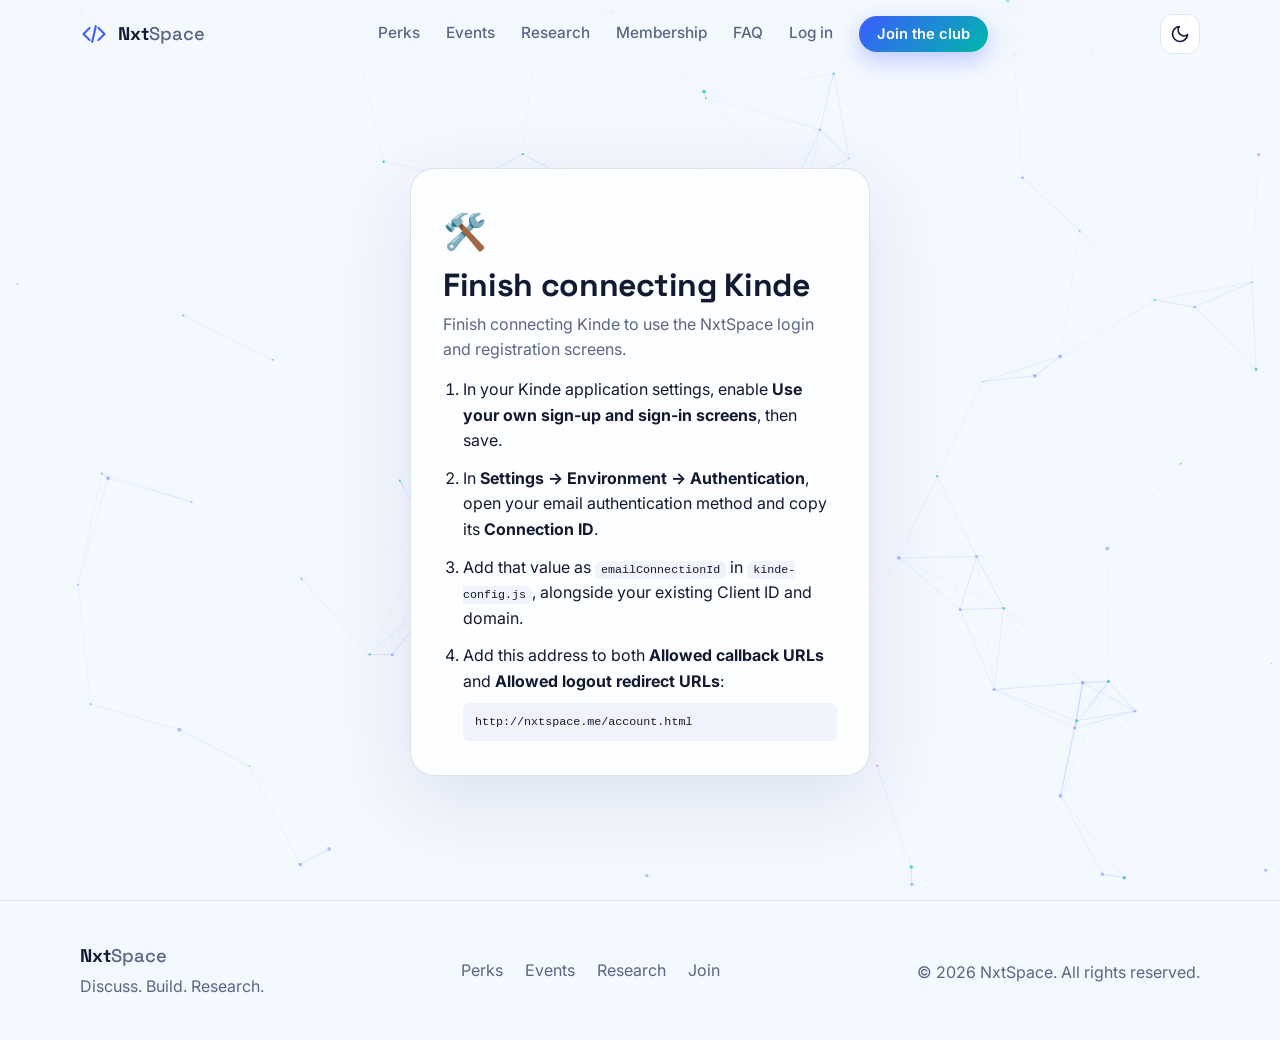
==== commit 9a1d8c1a: "Add files via upload" ====
--- a/account.html
+++ b/account.html
@@ -3,24 +3,26 @@
 <head>
   <meta charset="UTF-8" />
   <meta name="viewport" content="width=device-width, initial-scale=1" />
-  <title>Log in or create an account — NxTech Club</title>
-  <meta name="description" content="Log in to or create your NxTech Club account." />
+  <title>Log in or create an account — NxtSpace</title>
+  <meta name="description" content="Log in to or create your NxtSpace account." />
   <link rel="preconnect" href="https://fonts.googleapis.com" />
   <link rel="preconnect" href="https://fonts.gstatic.com" crossorigin />
   <link href="https://fonts.googleapis.com/css2?family=Inter:wght@400;500;600&family=Space+Grotesk:wght@500;600;700&display=swap" rel="stylesheet" />
   <link rel="stylesheet" href="style.css" />
+  <!-- Dashboard and constellation layer overrides; keep these after your existing site stylesheet. -->
+  <link rel="stylesheet" href="dashboard.css" />
 </head>
 <body data-page="account">
 
   <header class="nav" id="nav">
     <div class="container nav-inner">
-      <a href="index.html" class="logo" aria-label="NxTech Club home">
+      <a href="index.html" class="logo" aria-label="NxtSpace home">
         <span class="logo-mark">
           <svg viewBox="0 0 32 32" width="28" height="28" fill="none" stroke="currentColor" stroke-width="2.4" stroke-linecap="round" stroke-linejoin="round" aria-hidden="true">
             <path d="M11 9l-7 7 7 7"/><path d="M21 9l7 7-7 7"/><path d="M18 7l-4 18"/>
           </svg>
         </span>
-        <span class="logo-text">Nx<span>Tech Club</span></span>
+        <span class="logo-text">Nxt<span>Space</span></span>
       </a>
       <nav class="nav-links" id="navLinks" aria-label="Main">
         <a href="index.html#perks">Perks</a>
@@ -58,7 +60,7 @@
         <a href="#/register" data-seg="register">Create account</a>
       </nav>
       <h1 tabindex="-1">Welcome back</h1>
-      <p class="muted">Log in to your NxTech Club account.</p>
+      <p class="muted">Log in to your NxtSpace account.</p>
       <form class="auth-form" data-form="login" novalidate>
         <div class="field">
           <label for="loginEmail">Email address</label>
@@ -68,7 +70,7 @@
         </div>
         <button type="submit" class="btn btn-block">Log in</button>
       </form>
-      <p class="switch">New to NxTech? <a class="text-link" href="#/register">Create an account</a></p>
+      <p class="switch">New to NxtSpace? <a class="text-link" href="#/register">Create an account</a></p>
       <p class="secure">🔒 Secure sign-in is handled by Kinde. We never see your password.</p>
     </section>
 
@@ -98,35 +100,147 @@
       <p class="secure">🔒 Secure sign-up is handled by Kinde.</p>
     </section>
 
-    <!-- DASHBOARD (placeholder until plans & payment are added) -->
-    <section class="auth-card dash" data-view="dashboard" hidden>
-      <div class="dash-head">
-        <span class="avatar" id="avatar" aria-hidden="true"></span>
+    <!-- TEMPORARY NXTSPACE DASHBOARD -->
+    <section class="auth-card dash nxt-dashboard" data-view="dashboard" hidden>
+      <div class="nxt-dashboard-head">
+        <div class="dash-head">
+          <span class="avatar" id="avatar" aria-hidden="true"></span>
+          <div>
+            <p class="nxt-eyebrow">NXTSPACE MEMBER AREA</p>
+            <h1 tabindex="-1">Welcome, <span id="dashName"></span></h1>
+            <p class="muted" id="dashEmail"></p>
+          </div>
+        </div>
+        <div class="nxt-dashboard-actions">
+          <span class="nxt-status-pill" id="dashVerificationPill">Checking account…</span>
+          <button type="button" class="btn btn-ghost btn-small" id="logoutBtn">Log out</button>
+        </div>
+      </div>
+
+      <p class="notice ok" id="dashNote" role="status" hidden></p>
+
+      <section class="nxt-dashboard-hero" aria-labelledby="dashHeroTitle">
+        <div class="nxt-dashboard-hero-copy">
+          <p class="nxt-eyebrow">YOUR SPACE. YOUR NEXT IDEA.</p>
+          <h2 id="dashHeroTitle">Make room for what’s next.</h2>
+          <p>Your NxtSpace dashboard is active. This is a temporary workspace while membership plans, events, research tools, and community features are being connected.</p>
+          <div class="nxt-hero-tags">
+            <span>Account connected</span>
+            <span id="dashPlanHero">Plan setup pending</span>
+          </div>
+        </div>
+        <div class="nxt-orbit-art" aria-hidden="true">
+          <svg viewBox="0 0 220 180" fill="none" role="presentation">
+            <ellipse cx="110" cy="90" rx="87" ry="34" transform="rotate(-28 110 90)" />
+            <ellipse cx="110" cy="90" rx="87" ry="34" transform="rotate(42 110 90)" />
+            <ellipse cx="110" cy="90" rx="60" ry="70" />
+            <path d="M28 45 76 74 124 38 186 81 142 135 78 124 28 45Z" />
+            <circle cx="28" cy="45" r="4"/><circle cx="76" cy="74" r="4"/><circle cx="124" cy="38" r="4"/>
+            <circle cx="186" cy="81" r="4"/><circle cx="142" cy="135" r="4"/><circle cx="78" cy="124" r="4"/>
+            <circle class="nxt-orbit-center" cx="110" cy="90" r="8"/>
+          </svg>
+        </div>
+      </section>
+
+      <div class="nxt-section-title">
         <div>
-          <h1 tabindex="-1">Welcome, <span id="dashName"></span></h1>
-          <p class="muted" id="dashEmail"></p>
-        </div>
-      </div>
-      <p class="notice ok" id="dashNote" role="status" hidden></p>
-
-      <div class="dash-block">
-        <div class="dash-row">
-          <h2>Membership</h2>
-          <span class="badge b-discuss">No plan yet</span>
-        </div>
-        <p>Your account is ready. Choosing a plan is optional: Free is read-only, and paid plans unlock discussions, webinars and research teams once payment is complete.</p>
-        <p class="muted small">Plan selection and payment are coming to this dashboard next.</p>
-        <a class="text-link" href="index.html#join">See what each membership includes →</a>
-      </div>
-
-      <ol class="next-list" aria-label="What's next">
-        <li class="done"><span>✓</span><div><b>Account created</b><small>You're signed in.</small></div></li>
-        <li><span>2</span><div><b>Choose a plan</b><small>Optional. Free or paid.</small></div></li>
-        <li><span>3</span><div><b>Pay for a paid plan</b><small>Paid plans are activated after payment.</small></div></li>
-        <li><span>4</span><div><b>Unlock perks &amp; the member portal</b><small>Discussions, webinars and research teams.</small></div></li>
-      </ol>
-
-      <button type="button" class="btn btn-ghost btn-small" id="logoutBtn">Log out</button>
+          <p class="nxt-eyebrow">OVERVIEW</p>
+          <h2>Account snapshot</h2>
+        </div>
+        <span class="nxt-live-label"><span aria-hidden="true"></span> Connected to Kinde</span>
+      </div>
+
+      <div class="nxt-metric-grid">
+        <article class="nxt-metric-card">
+          <span class="nxt-metric-label">ACCOUNT STATUS</span>
+          <h3 id="dashAccountStatus">Authenticated</h3>
+          <p id="dashVerificationDetail">Your account session is active.</p>
+        </article>
+        <article class="nxt-metric-card">
+          <span class="nxt-metric-label">MEMBERSHIP PLAN</span>
+          <h3 id="dashPlan">Not assigned</h3>
+          <p id="dashPlanDetail">Your Kinde plan role will appear here once it is assigned.</p>
+        </article>
+        <article class="nxt-metric-card">
+          <span class="nxt-metric-label">WORKSPACE</span>
+          <h3 id="dashOrganization">Personal workspace</h3>
+          <p id="dashOrgDetail">Checking organization membership…</p>
+        </article>
+      </div>
+
+      <div class="nxt-dashboard-columns">
+        <section class="nxt-dashboard-panel" aria-labelledby="dashAccessTitle">
+          <div class="nxt-panel-heading">
+            <div>
+              <p class="nxt-eyebrow">IDENTITY & ACCESS</p>
+              <h2 id="dashAccessTitle">Your access</h2>
+            </div>
+            <span class="nxt-panel-icon" aria-hidden="true">⌘</span>
+          </div>
+          <div class="nxt-detail-row">
+            <span>Roles</span>
+            <div class="nxt-chip-list" id="dashRoles"><span class="nxt-muted-chip">Loading roles…</span></div>
+          </div>
+          <div class="nxt-detail-row">
+            <span>Permissions</span>
+            <div class="nxt-chip-list" id="dashPermissions"><span class="nxt-muted-chip">Loading permissions…</span></div>
+          </div>
+          <div class="nxt-detail-row">
+            <span>Groups</span>
+            <div class="nxt-chip-list" id="dashGroups"><span class="nxt-muted-chip">No groups claim detected</span></div>
+          </div>
+          <p class="nxt-panel-footnote">Plan labels are read from the role names configured in <code>kinde-config.js</code>. Feature access must also be enforced by a trusted backend.</p>
+        </section>
+
+        <section class="nxt-dashboard-panel" aria-labelledby="dashRoadmapTitle">
+          <div class="nxt-panel-heading">
+            <div>
+              <p class="nxt-eyebrow">WHAT’S NEXT</p>
+              <h2 id="dashRoadmapTitle">Membership roadmap</h2>
+            </div>
+            <span class="nxt-panel-icon" aria-hidden="true">↗</span>
+          </div>
+          <div class="nxt-roadmap-item is-ready">
+            <span class="nxt-roadmap-marker" aria-hidden="true">✓</span>
+            <div><b>Account authentication</b><small>Your NxtSpace session is connected.</small></div>
+            <span class="nxt-roadmap-state">Ready</span>
+          </div>
+          <div class="nxt-roadmap-item">
+            <span class="nxt-roadmap-marker" aria-hidden="true">2</span>
+            <div><b>Membership & billing</b><small>Plan assignment and payments will be linked next.</small></div>
+            <span class="nxt-roadmap-state">Planned</span>
+          </div>
+          <div class="nxt-roadmap-item">
+            <span class="nxt-roadmap-marker" aria-hidden="true">3</span>
+            <div><b>Research & events</b><small>Member resources and event registrations.</small></div>
+            <span class="nxt-roadmap-state">Planned</span>
+          </div>
+        </section>
+      </div>
+
+      <div class="nxt-section-title nxt-features-title">
+        <div>
+          <p class="nxt-eyebrow">EXPLORE NXTSPACE</p>
+          <h2>Member tools</h2>
+        </div>
+        <span class="nxt-coming-soon">Temporary preview</span>
+      </div>
+      <div class="nxt-feature-grid">
+        <article class="nxt-feature-card"><span aria-hidden="true">⌕</span><h3>Research library</h3><p>Discover projects, papers, and shared resources.</p><span class="nxt-feature-state">Coming soon</span></article>
+        <article class="nxt-feature-card"><span aria-hidden="true">◎</span><h3>Events & webinars</h3><p>Keep track of sessions, workshops, and meetups.</p><span class="nxt-feature-state">Coming soon</span></article>
+        <article class="nxt-feature-card"><span aria-hidden="true">◇</span><h3>Community</h3><p>Connect with members and working groups.</p><span class="nxt-feature-state">Coming soon</span></article>
+      </div>
+      <p class="nxt-dashboard-disclaimer">This is a temporary dashboard preview. Plan assignment and payment status are not yet connected to a billing provider.</p>
+    </section>
+
+    <!-- Verified email is required when Kinde explicitly reports email_verified=false. -->
+    <section class="auth-card center nxt-verify-card" data-view="verify" hidden>
+      <div class="state-ico" aria-hidden="true">✉</div>
+      <p class="nxt-eyebrow">ONE MORE STEP</p>
+      <h1 tabindex="-1">Verify your email</h1>
+      <p class="muted">Kinde reports that this email address has not been verified yet. Open the verification message from NxtSpace/Kinde, complete verification, then sign in again to open your dashboard.</p>
+      <p class="nxt-verify-email" id="verifyEmailAddress"></p>
+      <button type="button" class="btn" id="verifyLogoutBtn">Log out and sign in again</button>
     </section>
 
     <!-- SOMETHING WENT WRONG -->
@@ -157,7 +271,7 @@
   <footer class="footer">
     <div class="container footer-inner">
       <div>
-        <a href="index.html" class="logo"><span class="logo-text">Nx<span>Tech Club</span></span></a>
+        <a href="index.html" class="logo"><span class="logo-text">Nxt<span>Space</span></span></a>
         <p class="muted">Discuss. Build. Research.</p>
       </div>
       <div class="foot-links">
@@ -166,13 +280,14 @@
         <a href="research.html">Research</a>
         <a href="account.html#/register">Join</a>
       </div>
-      <p class="muted">© <span id="year"></span> NxTech Club. All rights reserved.</p>
+      <p class="muted">© <span id="year"></span> NxtSpace. All rights reserved.</p>
     </div>
   </footer>
 
   <script src="kinde-config.js"></script>
   <script src="kinde-auth-pkce-js.umd.min.js"></script>
   <script src="script.js"></script>
+  <script src="constellation-bg.js"></script>
   <script src="account.js"></script>
 </body>
 </html>
--- a/dashboard.css
+++ b/dashboard.css
@@ -0,0 +1,155 @@
+/* NxtSpace temporary dashboard + full-page constellation background.
+   Load after your existing style.css. This is an additive patch, not a replacement stylesheet. */
+body[data-page="account"] {
+  isolation: isolate;
+  min-height: 100vh;
+  background: #07111f;
+}
+html[data-theme="light"] body[data-page="account"] { background: #f4f8ff; }
+
+#nxtspace-constellation-bg {
+  position: fixed;
+  inset: 0;
+  z-index: -1;
+  display: block;
+  width: 100%;
+  height: 100%;
+  pointer-events: none;
+  opacity: .78;
+}
+
+body[data-page="account"] .nav,
+body[data-page="account"] .footer,
+body[data-page="account"] .auth-main {
+  background: transparent !important;
+}
+body[data-page="account"] .auth-card {
+  background: rgba(8, 18, 34, .74);
+  border: 1px solid rgba(143, 187, 232, .20);
+  box-shadow: 0 24px 80px rgba(0, 0, 0, .20);
+  -webkit-backdrop-filter: blur(18px);
+  backdrop-filter: blur(18px);
+}
+html[data-theme="light"] body[data-page="account"] .auth-card {
+  background: rgba(255, 255, 255, .78);
+  border-color: rgba(55, 86, 133, .16);
+  box-shadow: 0 24px 80px rgba(46, 78, 125, .12);
+}
+
+body[data-page="account"] .auth-card.nxt-dashboard {
+  width: min(1120px, calc(100% - 32px));
+  max-width: 1120px;
+  margin: 26px auto 36px;
+  padding: clamp(20px, 3vw, 36px);
+  border-radius: 26px;
+  color: var(--text, #eef5ff);
+  text-align: left;
+  overflow: hidden;
+}
+html[data-theme="light"] .nxt-dashboard { color: var(--text, #13213a); }
+.nxt-dashboard h1,
+.nxt-dashboard h2,
+.nxt-dashboard h3,
+.nxt-verify-card h1 { font-family: "Space Grotesk", sans-serif; letter-spacing: -.035em; }
+.nxt-dashboard h1 { margin: 0 0 5px; font-size: clamp(1.65rem, 3vw, 2.2rem); }
+.nxt-dashboard h2 { margin: 0; font-size: clamp(1.18rem, 2vw, 1.45rem); }
+.nxt-dashboard p { line-height: 1.65; }
+.nxt-dashboard-head { display: flex; align-items: center; justify-content: space-between; gap: 22px; margin-bottom: 24px; }
+.nxt-dashboard .dash-head { display: flex; align-items: center; gap: 15px; min-width: 0; }
+.nxt-dashboard .dash-head > div { min-width: 0; }
+.nxt-dashboard .dash-head .muted { overflow-wrap: anywhere; margin: 0; }
+.nxt-dashboard .avatar { flex: 0 0 auto; display: grid; place-items: center; width: 54px; height: 54px; border-radius: 18px; font-size: 1.2rem; font-weight: 700; background: linear-gradient(135deg, var(--primary, #53d5ff), var(--primary-2, #8a75ff)); color: #07111f; }
+.nxt-dashboard-actions { display: flex; align-items: center; gap: 10px; flex-wrap: wrap; }
+.nxt-eyebrow { margin: 0 0 8px; color: var(--primary, #68d9ff); font-size: .69rem; font-weight: 700; line-height: 1.35; letter-spacing: .16em; text-transform: uppercase; }
+html[data-theme="light"] .nxt-eyebrow { color: #285da8; }
+.nxt-status-pill,
+.nxt-coming-soon,
+.nxt-live-label,
+.nxt-roadmap-state,
+.nxt-feature-state { display: inline-flex; align-items: center; justify-content: center; gap: 7px; border: 1px solid rgba(143, 187, 232, .25); background: rgba(143, 187, 232, .08); border-radius: 999px; padding: 7px 11px; color: inherit; font-size: .75rem; white-space: nowrap; }
+.nxt-status-pill.is-verified { color: #93f5c0; border-color: rgba(95, 225, 157, .32); background: rgba(44, 174, 106, .13); }
+.nxt-status-pill.is-pending { color: #ffd899; border-color: rgba(255, 191, 94, .35); background: rgba(212, 141, 36, .12); }
+html[data-theme="light"] .nxt-status-pill.is-verified { color: #11683d; }
+html[data-theme="light"] .nxt-status-pill.is-pending { color: #82500b; }
+
+.nxt-dashboard-hero { position: relative; display: flex; align-items: center; justify-content: space-between; gap: 24px; min-height: 210px; margin: 0 0 30px; padding: clamp(22px, 3vw, 32px); border: 1px solid rgba(102, 190, 236, .24); border-radius: 22px; background: linear-gradient(112deg, rgba(30, 96, 142, .22), rgba(105, 85, 174, .12) 64%, rgba(24, 166, 173, .10)); overflow: hidden; }
+html[data-theme="light"] .nxt-dashboard-hero { background: linear-gradient(112deg, rgba(68, 158, 222, .12), rgba(153, 131, 231, .10) 64%, rgba(34, 182, 179, .08)); border-color: rgba(54, 124, 180, .18); }
+.nxt-dashboard-hero-copy { position: relative; z-index: 1; max-width: 640px; }
+.nxt-dashboard-hero h2 { font-size: clamp(1.8rem, 4vw, 2.65rem); line-height: 1.08; max-width: 520px; }
+.nxt-dashboard-hero p:not(.nxt-eyebrow) { max-width: 590px; margin: 13px 0 0; color: var(--muted, #b7c4d8); font-size: .91rem; }
+.nxt-hero-tags { display: flex; gap: 8px; flex-wrap: wrap; margin-top: 18px; }
+.nxt-hero-tags span { border: 1px solid rgba(143, 187, 232, .24); background: rgba(8, 18, 34, .22); border-radius: 999px; padding: 6px 10px; font-size: .73rem; }
+html[data-theme="light"] .nxt-hero-tags span { background: rgba(255, 255, 255, .58); }
+.nxt-orbit-art { width: clamp(130px, 20vw, 200px); flex: 0 0 auto; opacity: .8; filter: drop-shadow(0 0 18px rgba(81, 202, 255, .12)); }
+.nxt-orbit-art svg { display: block; width: 100%; overflow: visible; stroke: var(--primary, #68d9ff); stroke-width: 1; }
+.nxt-orbit-art circle { fill: var(--primary, #68d9ff); stroke: none; }
+.nxt-orbit-art .nxt-orbit-center { fill: var(--primary-2, #8a75ff); stroke: rgba(255,255,255,.85); stroke-width: 1.5; }
+
+.nxt-section-title { display: flex; align-items: end; justify-content: space-between; gap: 18px; margin: 0 0 14px; }
+.nxt-section-title .nxt-eyebrow { margin-bottom: 4px; }
+.nxt-live-label { font-size: .72rem; }
+.nxt-live-label span { width: 7px; height: 7px; border-radius: 50%; background: #52d995; box-shadow: 0 0 0 4px rgba(82, 217, 149, .12); }
+.nxt-metric-grid { display: grid; grid-template-columns: repeat(3, minmax(0, 1fr)); gap: 13px; margin-bottom: 20px; }
+.nxt-metric-card, .nxt-dashboard-panel, .nxt-feature-card { border: 1px solid rgba(143, 187, 232, .18); border-radius: 17px; background: rgba(13, 28, 49, .54); }
+html[data-theme="light"] .nxt-metric-card,
+html[data-theme="light"] .nxt-dashboard-panel,
+html[data-theme="light"] .nxt-feature-card { background: rgba(255, 255, 255, .54); border-color: rgba(55, 86, 133, .14); }
+.nxt-metric-card { min-height: 142px; padding: 18px; }
+.nxt-metric-label { display: block; margin-bottom: 12px; color: var(--muted, #b7c4d8); font-size: .68rem; font-weight: 700; letter-spacing: .11em; }
+.nxt-metric-card h3 { margin: 0; font-size: clamp(1.04rem, 2vw, 1.3rem); overflow-wrap: anywhere; }
+.nxt-metric-card p { color: var(--muted, #b7c4d8); font-size: .78rem; line-height: 1.55; margin: 8px 0 0; }
+.nxt-dashboard-columns { display: grid; grid-template-columns: minmax(0, 1fr) minmax(0, 1fr); gap: 13px; }
+.nxt-dashboard-panel { min-width: 0; padding: 20px; }
+.nxt-panel-heading { display: flex; align-items: center; justify-content: space-between; gap: 12px; margin-bottom: 14px; }
+.nxt-panel-icon { display: grid; place-items: center; width: 36px; height: 36px; border-radius: 12px; border: 1px solid rgba(143, 187, 232, .20); color: var(--primary, #68d9ff); font-size: 1.25rem; }
+.nxt-detail-row { padding: 13px 0; border-top: 1px solid rgba(143, 187, 232, .13); }
+.nxt-detail-row > span:first-child { display: block; margin-bottom: 8px; color: var(--muted, #b7c4d8); font-size: .77rem; }
+.nxt-chip-list { display: flex; gap: 7px; flex-wrap: wrap; }
+.nxt-chip, .nxt-muted-chip { display: inline-flex; align-items: center; max-width: 100%; overflow-wrap: anywhere; border-radius: 8px; padding: 6px 8px; font-size: .72rem; }
+.nxt-chip { color: var(--primary, #68d9ff); background: rgba(75, 170, 221, .10); border: 1px solid rgba(94, 191, 236, .24); }
+.nxt-muted-chip { color: var(--muted, #b7c4d8); background: rgba(143, 187, 232, .06); border: 1px dashed rgba(143, 187, 232, .22); }
+.nxt-panel-footnote { margin: 13px 0 0; color: var(--muted, #b7c4d8); font-size: .73rem; line-height: 1.55; }
+.nxt-panel-footnote code { font-size: .72rem; overflow-wrap: anywhere; }
+.nxt-roadmap-item { display: grid; grid-template-columns: 28px minmax(0, 1fr) auto; align-items: center; gap: 10px; padding: 13px 0; border-top: 1px solid rgba(143, 187, 232, .13); }
+.nxt-roadmap-marker { display: grid; place-items: center; width: 27px; height: 27px; border-radius: 50%; border: 1px solid rgba(143, 187, 232, .25); font-size: .72rem; }
+.nxt-roadmap-item.is-ready .nxt-roadmap-marker { color: #8df2b6; border-color: rgba(95, 225, 157, .35); background: rgba(44, 174, 106, .12); }
+.nxt-roadmap-item b { display: block; font-size: .82rem; }
+.nxt-roadmap-item small { display: block; margin-top: 4px; color: var(--muted, #b7c4d8); font-size: .72rem; line-height: 1.45; }
+.nxt-roadmap-state { padding: 5px 8px; font-size: .66rem; }
+.nxt-features-title { margin-top: 28px; }
+.nxt-feature-grid { display: grid; grid-template-columns: repeat(3, minmax(0, 1fr)); gap: 13px; }
+.nxt-feature-card { position: relative; min-height: 170px; padding: 18px; overflow: hidden; }
+.nxt-feature-card > span:first-child { display: grid; place-items: center; width: 34px; height: 34px; margin-bottom: 14px; border-radius: 11px; background: rgba(78, 178, 222, .12); border: 1px solid rgba(94, 191, 236, .18); color: var(--primary, #68d9ff); font-size: 1.3rem; }
+.nxt-feature-card h3 { margin: 0 0 7px; font-size: 1rem; }
+.nxt-feature-card p { margin: 0 0 15px; color: var(--muted, #b7c4d8); font-size: .78rem; }
+.nxt-feature-state { font-size: .65rem; padding: 5px 8px; }
+.nxt-dashboard-disclaimer { margin: 22px 0 0; color: var(--muted, #b7c4d8); text-align: center; font-size: .72rem; }
+.nxt-dashboard .notice { margin: 0 0 18px; }
+.nxt-verify-card { width: min(480px, calc(100% - 32px)); }
+.nxt-verify-email { font-weight: 600; overflow-wrap: anywhere; }
+
+@media (max-width: 760px) {
+  .nxt-dashboard-head { align-items: flex-start; flex-direction: column; }
+  .nxt-dashboard-actions { width: 100%; justify-content: space-between; }
+  .nxt-dashboard-hero { min-height: 0; }
+  .nxt-orbit-art { width: 105px; margin-right: -12px; }
+  .nxt-metric-grid { grid-template-columns: 1fr; }
+  .nxt-metric-card { min-height: 0; }
+  .nxt-dashboard-columns { grid-template-columns: 1fr; }
+  .nxt-feature-grid { grid-template-columns: 1fr; }
+}
+@media (max-width: 480px) {
+  body[data-page="account"] .auth-card.nxt-dashboard { width: calc(100% - 18px); margin: 14px auto 24px; padding: 16px; border-radius: 20px; }
+  .nxt-dashboard .dash-head { align-items: flex-start; }
+  .nxt-dashboard .avatar { width: 44px; height: 44px; border-radius: 14px; }
+  .nxt-dashboard-hero { padding: 18px; }
+  .nxt-dashboard-hero h2 { font-size: 1.7rem; }
+  .nxt-orbit-art { display: none; }
+  .nxt-section-title { align-items: flex-start; flex-direction: column; }
+  .nxt-roadmap-item { grid-template-columns: 28px minmax(0, 1fr); }
+  .nxt-roadmap-state { grid-column: 2; justify-self: start; }
+}
+@media (prefers-reduced-motion: reduce) {
+  #nxtspace-constellation-bg { opacity: .52; }
+  .nxt-dashboard *, .nxt-verify-card * { animation: none !important; transition: none !important; }
+}
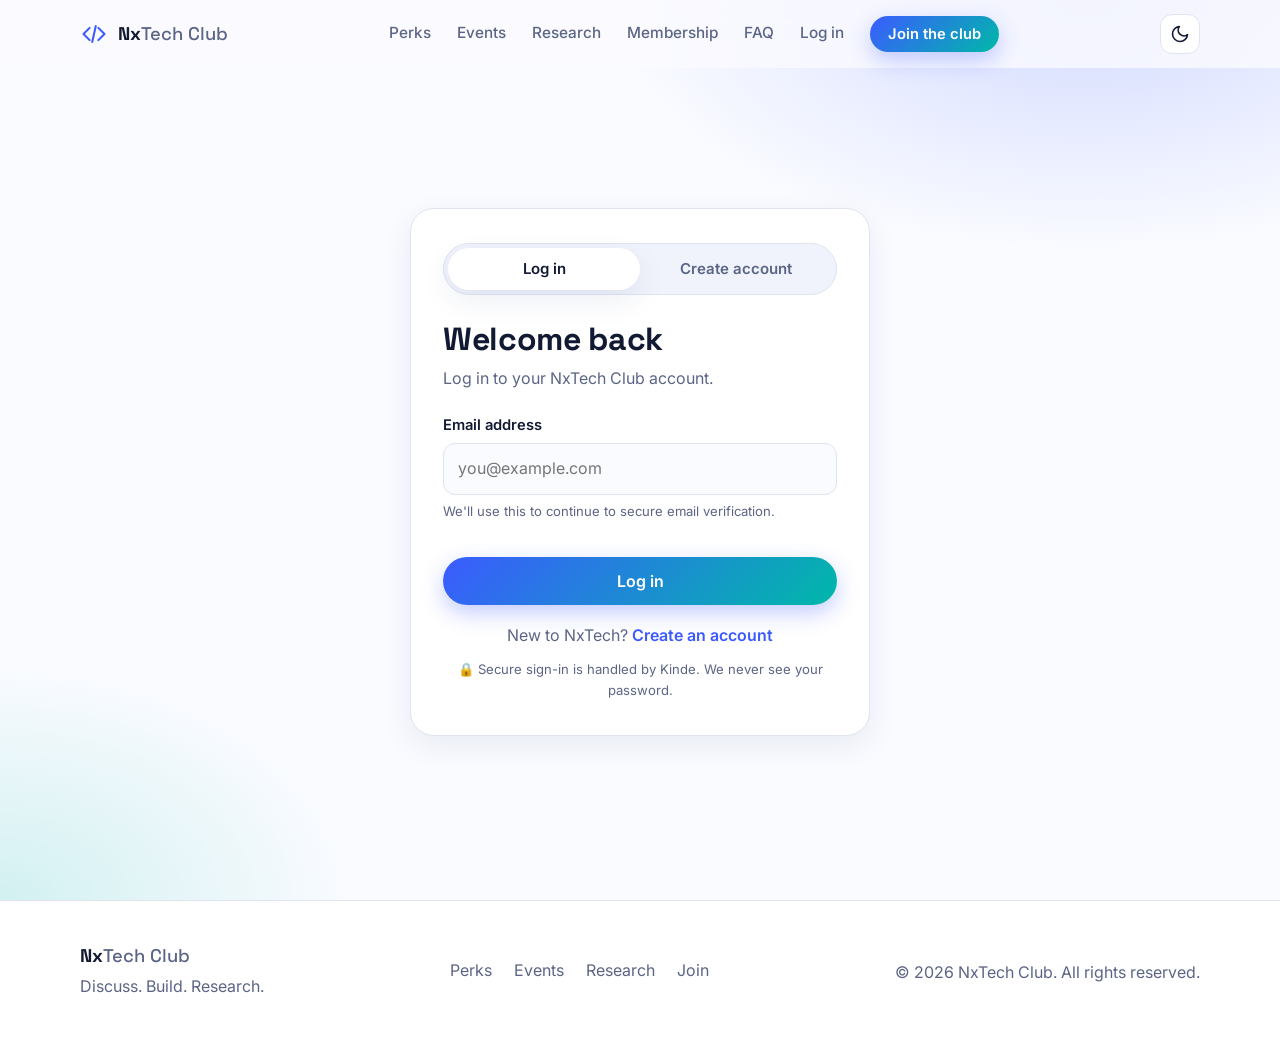
==== commit 2858d39d: "Add files via upload" ====
--- a/account.html
+++ b/account.html
@@ -3,26 +3,24 @@
 <head>
   <meta charset="UTF-8" />
   <meta name="viewport" content="width=device-width, initial-scale=1" />
-  <title>Log in or create an account — NxtSpace</title>
-  <meta name="description" content="Log in to or create your NxtSpace account." />
+  <title>Log in or create an account — NxTech Club</title>
+  <meta name="description" content="Log in to or create your NxTech Club account." />
   <link rel="preconnect" href="https://fonts.googleapis.com" />
   <link rel="preconnect" href="https://fonts.gstatic.com" crossorigin />
   <link href="https://fonts.googleapis.com/css2?family=Inter:wght@400;500;600&family=Space+Grotesk:wght@500;600;700&display=swap" rel="stylesheet" />
   <link rel="stylesheet" href="style.css" />
-  <!-- Dashboard and constellation layer overrides; keep these after your existing site stylesheet. -->
-  <link rel="stylesheet" href="dashboard.css" />
 </head>
 <body data-page="account">
 
   <header class="nav" id="nav">
     <div class="container nav-inner">
-      <a href="index.html" class="logo" aria-label="NxtSpace home">
+      <a href="index.html" class="logo" aria-label="NxTech Club home">
         <span class="logo-mark">
           <svg viewBox="0 0 32 32" width="28" height="28" fill="none" stroke="currentColor" stroke-width="2.4" stroke-linecap="round" stroke-linejoin="round" aria-hidden="true">
             <path d="M11 9l-7 7 7 7"/><path d="M21 9l7 7-7 7"/><path d="M18 7l-4 18"/>
           </svg>
         </span>
-        <span class="logo-text">Nxt<span>Space</span></span>
+        <span class="logo-text">Nx<span>Tech Club</span></span>
       </a>
       <nav class="nav-links" id="navLinks" aria-label="Main">
         <a href="index.html#perks">Perks</a>
@@ -60,17 +58,17 @@
         <a href="#/register" data-seg="register">Create account</a>
       </nav>
       <h1 tabindex="-1">Welcome back</h1>
-      <p class="muted">Log in to your NxtSpace account.</p>
+      <p class="muted">Log in to your NxTech Club account.</p>
       <form class="auth-form" data-form="login" novalidate>
         <div class="field">
           <label for="loginEmail">Email address</label>
           <input type="email" id="loginEmail" name="email" autocomplete="email" inputmode="email" placeholder="you@example.com" required />
-          <small class="hint">We’ll use this to continue to secure email verification.</small>
+          <small class="hint">We'll use this to continue to secure email verification.</small>
           <small class="err" role="alert"></small>
         </div>
         <button type="submit" class="btn btn-block">Log in</button>
       </form>
-      <p class="switch">New to NxtSpace? <a class="text-link" href="#/register">Create an account</a></p>
+      <p class="switch">New to NxTech? <a class="text-link" href="#/register">Create an account</a></p>
       <p class="secure">🔒 Secure sign-in is handled by Kinde. We never see your password.</p>
     </section>
 
@@ -86,7 +84,7 @@
         <div class="field">
           <label for="registerEmail">Email address</label>
           <input type="email" id="registerEmail" name="email" autocomplete="email" inputmode="email" placeholder="you@example.com" required />
-          <small class="hint">We’ll use this to continue to secure email verification.</small>
+          <small class="hint">We'll use this to continue to secure email verification.</small>
           <small class="err" role="alert"></small>
         </div>
         <button type="submit" class="btn btn-block">Create account</button>
@@ -98,149 +96,6 @@
       </ol>
       <p class="switch">Already a member? <a class="text-link" href="#/login">Log in</a></p>
       <p class="secure">🔒 Secure sign-up is handled by Kinde.</p>
-    </section>
-
-    <!-- TEMPORARY NXTSPACE DASHBOARD -->
-    <section class="auth-card dash nxt-dashboard" data-view="dashboard" hidden>
-      <div class="nxt-dashboard-head">
-        <div class="dash-head">
-          <span class="avatar" id="avatar" aria-hidden="true"></span>
-          <div>
-            <p class="nxt-eyebrow">NXTSPACE MEMBER AREA</p>
-            <h1 tabindex="-1">Welcome, <span id="dashName"></span></h1>
-            <p class="muted" id="dashEmail"></p>
-          </div>
-        </div>
-        <div class="nxt-dashboard-actions">
-          <span class="nxt-status-pill" id="dashVerificationPill">Checking account…</span>
-          <button type="button" class="btn btn-ghost btn-small" id="logoutBtn">Log out</button>
-        </div>
-      </div>
-
-      <p class="notice ok" id="dashNote" role="status" hidden></p>
-
-      <section class="nxt-dashboard-hero" aria-labelledby="dashHeroTitle">
-        <div class="nxt-dashboard-hero-copy">
-          <p class="nxt-eyebrow">YOUR SPACE. YOUR NEXT IDEA.</p>
-          <h2 id="dashHeroTitle">Make room for what’s next.</h2>
-          <p>Your NxtSpace dashboard is active. This is a temporary workspace while membership plans, events, research tools, and community features are being connected.</p>
-          <div class="nxt-hero-tags">
-            <span>Account connected</span>
-            <span id="dashPlanHero">Plan setup pending</span>
-          </div>
-        </div>
-        <div class="nxt-orbit-art" aria-hidden="true">
-          <svg viewBox="0 0 220 180" fill="none" role="presentation">
-            <ellipse cx="110" cy="90" rx="87" ry="34" transform="rotate(-28 110 90)" />
-            <ellipse cx="110" cy="90" rx="87" ry="34" transform="rotate(42 110 90)" />
-            <ellipse cx="110" cy="90" rx="60" ry="70" />
-            <path d="M28 45 76 74 124 38 186 81 142 135 78 124 28 45Z" />
-            <circle cx="28" cy="45" r="4"/><circle cx="76" cy="74" r="4"/><circle cx="124" cy="38" r="4"/>
-            <circle cx="186" cy="81" r="4"/><circle cx="142" cy="135" r="4"/><circle cx="78" cy="124" r="4"/>
-            <circle class="nxt-orbit-center" cx="110" cy="90" r="8"/>
-          </svg>
-        </div>
-      </section>
-
-      <div class="nxt-section-title">
-        <div>
-          <p class="nxt-eyebrow">OVERVIEW</p>
-          <h2>Account snapshot</h2>
-        </div>
-        <span class="nxt-live-label"><span aria-hidden="true"></span> Connected to Kinde</span>
-      </div>
-
-      <div class="nxt-metric-grid">
-        <article class="nxt-metric-card">
-          <span class="nxt-metric-label">ACCOUNT STATUS</span>
-          <h3 id="dashAccountStatus">Authenticated</h3>
-          <p id="dashVerificationDetail">Your account session is active.</p>
-        </article>
-        <article class="nxt-metric-card">
-          <span class="nxt-metric-label">MEMBERSHIP PLAN</span>
-          <h3 id="dashPlan">Not assigned</h3>
-          <p id="dashPlanDetail">Your Kinde plan role will appear here once it is assigned.</p>
-        </article>
-        <article class="nxt-metric-card">
-          <span class="nxt-metric-label">WORKSPACE</span>
-          <h3 id="dashOrganization">Personal workspace</h3>
-          <p id="dashOrgDetail">Checking organization membership…</p>
-        </article>
-      </div>
-
-      <div class="nxt-dashboard-columns">
-        <section class="nxt-dashboard-panel" aria-labelledby="dashAccessTitle">
-          <div class="nxt-panel-heading">
-            <div>
-              <p class="nxt-eyebrow">IDENTITY & ACCESS</p>
-              <h2 id="dashAccessTitle">Your access</h2>
-            </div>
-            <span class="nxt-panel-icon" aria-hidden="true">⌘</span>
-          </div>
-          <div class="nxt-detail-row">
-            <span>Roles</span>
-            <div class="nxt-chip-list" id="dashRoles"><span class="nxt-muted-chip">Loading roles…</span></div>
-          </div>
-          <div class="nxt-detail-row">
-            <span>Permissions</span>
-            <div class="nxt-chip-list" id="dashPermissions"><span class="nxt-muted-chip">Loading permissions…</span></div>
-          </div>
-          <div class="nxt-detail-row">
-            <span>Groups</span>
-            <div class="nxt-chip-list" id="dashGroups"><span class="nxt-muted-chip">No groups claim detected</span></div>
-          </div>
-          <p class="nxt-panel-footnote">Plan labels are read from the role names configured in <code>kinde-config.js</code>. Feature access must also be enforced by a trusted backend.</p>
-        </section>
-
-        <section class="nxt-dashboard-panel" aria-labelledby="dashRoadmapTitle">
-          <div class="nxt-panel-heading">
-            <div>
-              <p class="nxt-eyebrow">WHAT’S NEXT</p>
-              <h2 id="dashRoadmapTitle">Membership roadmap</h2>
-            </div>
-            <span class="nxt-panel-icon" aria-hidden="true">↗</span>
-          </div>
-          <div class="nxt-roadmap-item is-ready">
-            <span class="nxt-roadmap-marker" aria-hidden="true">✓</span>
-            <div><b>Account authentication</b><small>Your NxtSpace session is connected.</small></div>
-            <span class="nxt-roadmap-state">Ready</span>
-          </div>
-          <div class="nxt-roadmap-item">
-            <span class="nxt-roadmap-marker" aria-hidden="true">2</span>
-            <div><b>Membership & billing</b><small>Plan assignment and payments will be linked next.</small></div>
-            <span class="nxt-roadmap-state">Planned</span>
-          </div>
-          <div class="nxt-roadmap-item">
-            <span class="nxt-roadmap-marker" aria-hidden="true">3</span>
-            <div><b>Research & events</b><small>Member resources and event registrations.</small></div>
-            <span class="nxt-roadmap-state">Planned</span>
-          </div>
-        </section>
-      </div>
-
-      <div class="nxt-section-title nxt-features-title">
-        <div>
-          <p class="nxt-eyebrow">EXPLORE NXTSPACE</p>
-          <h2>Member tools</h2>
-        </div>
-        <span class="nxt-coming-soon">Temporary preview</span>
-      </div>
-      <div class="nxt-feature-grid">
-        <article class="nxt-feature-card"><span aria-hidden="true">⌕</span><h3>Research library</h3><p>Discover projects, papers, and shared resources.</p><span class="nxt-feature-state">Coming soon</span></article>
-        <article class="nxt-feature-card"><span aria-hidden="true">◎</span><h3>Events & webinars</h3><p>Keep track of sessions, workshops, and meetups.</p><span class="nxt-feature-state">Coming soon</span></article>
-        <article class="nxt-feature-card"><span aria-hidden="true">◇</span><h3>Community</h3><p>Connect with members and working groups.</p><span class="nxt-feature-state">Coming soon</span></article>
-      </div>
-      <p class="nxt-dashboard-disclaimer">This is a temporary dashboard preview. Plan assignment and payment status are not yet connected to a billing provider.</p>
-    </section>
-
-    <!-- Verified email is required when Kinde explicitly reports email_verified=false. -->
-    <section class="auth-card center nxt-verify-card" data-view="verify" hidden>
-      <div class="state-ico" aria-hidden="true">✉</div>
-      <p class="nxt-eyebrow">ONE MORE STEP</p>
-      <h1 tabindex="-1">Verify your email</h1>
-      <p class="muted">Kinde reports that this email address has not been verified yet. Open the verification message from NxtSpace/Kinde, complete verification, then sign in again to open your dashboard.</p>
-      <p class="nxt-verify-email" id="verifyEmailAddress"></p>
-      <button type="button" class="btn" id="verifyLogoutBtn">Log out and sign in again</button>
     </section>
 
     <!-- SOMETHING WENT WRONG -->
@@ -258,11 +113,13 @@
       <h1 tabindex="-1">Finish connecting Kinde</h1>
       <p id="setupMsg" class="muted"></p>
       <ol class="setup-steps" id="setupSteps">
-        <li>In your Kinde application settings, enable <b>Use your own sign-up and sign-in screens</b>, then save.</li>
-        <li>In <b>Settings → Environment → Authentication</b>, open your email authentication method and copy its <b>Connection ID</b>.</li>
-        <li>Add that value as <code>emailConnectionId</code> in <code>kinde-config.js</code>, alongside your existing Client ID and domain.</li>
-        <li>Add this address to both <b>Allowed callback URLs</b> and <b>Allowed logout redirect URLs</b>:
-          <code class="copy-line" id="setupUrl"></code></li>
+        <li>Add your <b>Client ID</b> and <b>Domain</b> to <code>kinde-config.js</code>.<br>
+            Find them in the Kinde dashboard under <b>Applications → your app → Details</b>.</li>
+        <li>In your Kinde app settings, add this address to both
+            <b>Allowed callback URLs</b> and <b>Allowed logout redirect URLs</b>:
+          <code class="copy-line" id="setupUrl"></code>
+        </li>
+        <li>Save, then reload this page.</li>
       </ol>
     </section>
 
@@ -271,7 +128,7 @@
   <footer class="footer">
     <div class="container footer-inner">
       <div>
-        <a href="index.html" class="logo"><span class="logo-text">Nxt<span>Space</span></span></a>
+        <a href="index.html" class="logo"><span class="logo-text">Nx<span>Tech Club</span></span></a>
         <p class="muted">Discuss. Build. Research.</p>
       </div>
       <div class="foot-links">
@@ -280,14 +137,13 @@
         <a href="research.html">Research</a>
         <a href="account.html#/register">Join</a>
       </div>
-      <p class="muted">© <span id="year"></span> NxtSpace. All rights reserved.</p>
+      <p class="muted">© <span id="year"></span> NxTech Club. All rights reserved.</p>
     </div>
   </footer>
 
   <script src="kinde-config.js"></script>
   <script src="kinde-auth-pkce-js.umd.min.js"></script>
   <script src="script.js"></script>
-  <script src="constellation-bg.js"></script>
   <script src="account.js"></script>
 </body>
-</html>
+</html>
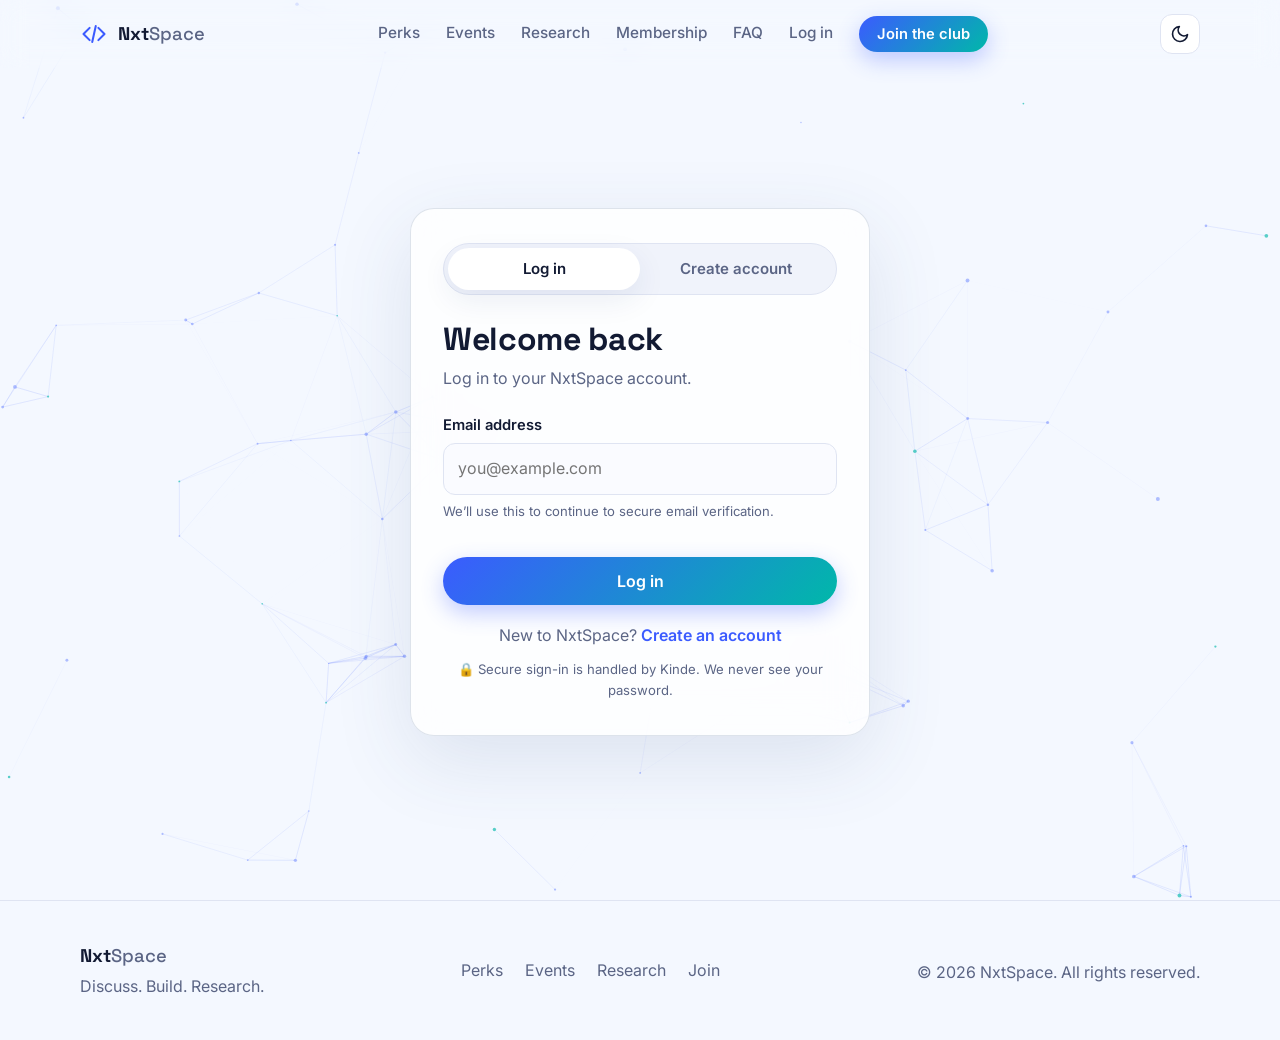
==== commit a619f134: "Add files via upload" ====
--- a/account.html
+++ b/account.html
@@ -3,24 +3,26 @@
 <head>
   <meta charset="UTF-8" />
   <meta name="viewport" content="width=device-width, initial-scale=1" />
-  <title>Log in or create an account — NxTech Club</title>
-  <meta name="description" content="Log in to or create your NxTech Club account." />
+  <title>Log in or create an account — NxtSpace</title>
+  <meta name="description" content="Log in to or create your NxtSpace account." />
   <link rel="preconnect" href="https://fonts.googleapis.com" />
   <link rel="preconnect" href="https://fonts.gstatic.com" crossorigin />
   <link href="https://fonts.googleapis.com/css2?family=Inter:wght@400;500;600&family=Space+Grotesk:wght@500;600;700&display=swap" rel="stylesheet" />
   <link rel="stylesheet" href="style.css" />
+  <!-- Dashboard and constellation layer overrides; keep these after your existing site stylesheet. -->
+  <link rel="stylesheet" href="dashboard.css" />
 </head>
 <body data-page="account">
 
   <header class="nav" id="nav">
     <div class="container nav-inner">
-      <a href="index.html" class="logo" aria-label="NxTech Club home">
+      <a href="index.html" class="logo" aria-label="NxtSpace home">
         <span class="logo-mark">
           <svg viewBox="0 0 32 32" width="28" height="28" fill="none" stroke="currentColor" stroke-width="2.4" stroke-linecap="round" stroke-linejoin="round" aria-hidden="true">
             <path d="M11 9l-7 7 7 7"/><path d="M21 9l7 7-7 7"/><path d="M18 7l-4 18"/>
           </svg>
         </span>
-        <span class="logo-text">Nx<span>Tech Club</span></span>
+        <span class="logo-text">Nxt<span>Space</span></span>
       </a>
       <nav class="nav-links" id="navLinks" aria-label="Main">
         <a href="index.html#perks">Perks</a>
@@ -58,17 +60,17 @@
         <a href="#/register" data-seg="register">Create account</a>
       </nav>
       <h1 tabindex="-1">Welcome back</h1>
-      <p class="muted">Log in to your NxTech Club account.</p>
+      <p class="muted">Log in to your NxtSpace account.</p>
       <form class="auth-form" data-form="login" novalidate>
         <div class="field">
           <label for="loginEmail">Email address</label>
           <input type="email" id="loginEmail" name="email" autocomplete="email" inputmode="email" placeholder="you@example.com" required />
-          <small class="hint">We'll use this to continue to secure email verification.</small>
+          <small class="hint">We’ll use this to continue to secure email verification.</small>
           <small class="err" role="alert"></small>
         </div>
         <button type="submit" class="btn btn-block">Log in</button>
       </form>
-      <p class="switch">New to NxTech? <a class="text-link" href="#/register">Create an account</a></p>
+      <p class="switch">New to NxtSpace? <a class="text-link" href="#/register">Create an account</a></p>
       <p class="secure">🔒 Secure sign-in is handled by Kinde. We never see your password.</p>
     </section>
 
@@ -79,23 +81,217 @@
         <a href="#/register" data-seg="register">Create account</a>
       </nav>
       <h1 tabindex="-1">Create your account</h1>
-      <p class="muted">It takes about a minute. You don't need to pick a plan now — you can choose one from your dashboard once you're in.</p>
+      <p class="muted">Create your account, complete identity verification, then choose Free or a paid membership plan.</p>
       <form class="auth-form" data-form="register" novalidate>
         <div class="field">
           <label for="registerEmail">Email address</label>
           <input type="email" id="registerEmail" name="email" autocomplete="email" inputmode="email" placeholder="you@example.com" required />
-          <small class="hint">We'll use this to continue to secure email verification.</small>
+          <small class="hint">We’ll use this to continue to secure email verification.</small>
           <small class="err" role="alert"></small>
         </div>
         <button type="submit" class="btn btn-block">Create account</button>
       </form>
       <ol class="mini-steps" aria-label="What happens next">
         <li><b>Sign up</b> with your email.</li>
-        <li><b>Open your dashboard</b> to see your account.</li>
-        <li><b>Choose a plan</b> if you want one — Free or paid.</li>
+        <li><b>Verify your identity</b> securely through Didit.</li>
+        <li><b>Choose your plan</b> — continue with Free or purchase a paid plan.</li>
       </ol>
       <p class="switch">Already a member? <a class="text-link" href="#/login">Log in</a></p>
       <p class="secure">🔒 Secure sign-up is handled by Kinde.</p>
+    </section>
+
+    <!-- TEMPORARY NXTSPACE DASHBOARD -->
+    <section class="auth-card dash nxt-dashboard" data-view="dashboard" hidden>
+      <div class="nxt-dashboard-head">
+        <div class="dash-head">
+          <span class="avatar" id="avatar" aria-hidden="true"></span>
+          <div>
+            <p class="nxt-eyebrow">NXTSPACE MEMBER AREA</p>
+            <h1 tabindex="-1">Welcome, <span id="dashName"></span></h1>
+            <p class="muted" id="dashEmail"></p>
+          </div>
+        </div>
+        <div class="nxt-dashboard-actions">
+          <span class="nxt-status-pill" id="dashVerificationPill">Checking account…</span>
+          <button type="button" class="btn btn-ghost btn-small" id="logoutBtn">Log out</button>
+        </div>
+      </div>
+
+      <p class="notice ok" id="dashNote" role="status" hidden></p>
+
+      <section class="nxt-dashboard-hero" aria-labelledby="dashHeroTitle">
+        <div class="nxt-dashboard-hero-copy">
+          <p class="nxt-eyebrow">YOUR SPACE. YOUR NEXT IDEA.</p>
+          <h2 id="dashHeroTitle">Make room for what’s next.</h2>
+          <p>Your NxtSpace dashboard is active. This is a temporary workspace while membership plans, events, research tools, and community features are being connected.</p>
+          <div class="nxt-hero-tags">
+            <span>Account connected</span>
+            <span id="dashPlanHero">Plan setup pending</span>
+          </div>
+        </div>
+        <div class="nxt-orbit-art" aria-hidden="true">
+          <svg viewBox="0 0 220 180" fill="none" role="presentation">
+            <ellipse cx="110" cy="90" rx="87" ry="34" transform="rotate(-28 110 90)" />
+            <ellipse cx="110" cy="90" rx="87" ry="34" transform="rotate(42 110 90)" />
+            <ellipse cx="110" cy="90" rx="60" ry="70" />
+            <path d="M28 45 76 74 124 38 186 81 142 135 78 124 28 45Z" />
+            <circle cx="28" cy="45" r="4"/><circle cx="76" cy="74" r="4"/><circle cx="124" cy="38" r="4"/>
+            <circle cx="186" cy="81" r="4"/><circle cx="142" cy="135" r="4"/><circle cx="78" cy="124" r="4"/>
+            <circle class="nxt-orbit-center" cx="110" cy="90" r="8"/>
+          </svg>
+        </div>
+      </section>
+
+      <div class="nxt-section-title">
+        <div>
+          <p class="nxt-eyebrow">OVERVIEW</p>
+          <h2>Account snapshot</h2>
+        </div>
+        <span class="nxt-live-label"><span aria-hidden="true"></span> Connected to Kinde</span>
+      </div>
+
+      <div class="nxt-metric-grid">
+        <article class="nxt-metric-card">
+          <span class="nxt-metric-label">ACCOUNT STATUS</span>
+          <h3 id="dashAccountStatus">Authenticated</h3>
+          <p id="dashVerificationDetail">Your account session is active.</p>
+        </article>
+        <article class="nxt-metric-card">
+          <span class="nxt-metric-label">MEMBERSHIP PLAN</span>
+          <h3 id="dashPlan">Not assigned</h3>
+          <p id="dashPlanDetail">Your Kinde plan role will appear here once it is assigned.</p>
+        </article>
+        <article class="nxt-metric-card">
+          <span class="nxt-metric-label">WORKSPACE</span>
+          <h3 id="dashOrganization">Personal workspace</h3>
+          <p id="dashOrgDetail">Checking organization membership…</p>
+        </article>
+      </div>
+
+      <div class="nxt-dashboard-columns">
+        <section class="nxt-dashboard-panel" aria-labelledby="dashAccessTitle">
+          <div class="nxt-panel-heading">
+            <div>
+              <p class="nxt-eyebrow">IDENTITY & ACCESS</p>
+              <h2 id="dashAccessTitle">Your access</h2>
+            </div>
+            <span class="nxt-panel-icon" aria-hidden="true">⌘</span>
+          </div>
+          <div class="nxt-detail-row">
+            <span>Roles</span>
+            <div class="nxt-chip-list" id="dashRoles"><span class="nxt-muted-chip">Loading roles…</span></div>
+          </div>
+          <div class="nxt-detail-row">
+            <span>Permissions</span>
+            <div class="nxt-chip-list" id="dashPermissions"><span class="nxt-muted-chip">Loading permissions…</span></div>
+          </div>
+          <div class="nxt-detail-row">
+            <span>Groups</span>
+            <div class="nxt-chip-list" id="dashGroups"><span class="nxt-muted-chip">No groups claim detected</span></div>
+          </div>
+          <p class="nxt-panel-footnote">Plan labels are read from the role names configured in <code>kinde-config.js</code>. Feature access must also be enforced by a trusted backend.</p>
+        </section>
+
+        <section class="nxt-dashboard-panel" aria-labelledby="dashRoadmapTitle">
+          <div class="nxt-panel-heading">
+            <div>
+              <p class="nxt-eyebrow">WHAT’S NEXT</p>
+              <h2 id="dashRoadmapTitle">Membership roadmap</h2>
+            </div>
+            <span class="nxt-panel-icon" aria-hidden="true">↗</span>
+          </div>
+          <div class="nxt-roadmap-item is-ready">
+            <span class="nxt-roadmap-marker" aria-hidden="true">✓</span>
+            <div><b>Account authentication</b><small>Your NxtSpace session is connected.</small></div>
+            <span class="nxt-roadmap-state">Ready</span>
+          </div>
+          <div class="nxt-roadmap-item">
+            <span class="nxt-roadmap-marker" aria-hidden="true">2</span>
+            <div><b>Membership & billing</b><small>Plan assignment and payments will be linked next.</small></div>
+            <span class="nxt-roadmap-state">Planned</span>
+          </div>
+          <div class="nxt-roadmap-item">
+            <span class="nxt-roadmap-marker" aria-hidden="true">3</span>
+            <div><b>Research & events</b><small>Member resources and event registrations.</small></div>
+            <span class="nxt-roadmap-state">Planned</span>
+          </div>
+        </section>
+      </div>
+
+      <div class="nxt-section-title nxt-features-title">
+        <div>
+          <p class="nxt-eyebrow">EXPLORE NXTSPACE</p>
+          <h2>Member tools</h2>
+        </div>
+        <span class="nxt-coming-soon">Temporary preview</span>
+      </div>
+      <div class="nxt-feature-grid">
+        <article class="nxt-feature-card"><span aria-hidden="true">⌕</span><h3>Research library</h3><p>Discover projects, papers, and shared resources.</p><span class="nxt-feature-state">Coming soon</span></article>
+        <article class="nxt-feature-card"><span aria-hidden="true">◎</span><h3>Events & webinars</h3><p>Keep track of sessions, workshops, and meetups.</p><span class="nxt-feature-state">Coming soon</span></article>
+        <article class="nxt-feature-card"><span aria-hidden="true">◇</span><h3>Community</h3><p>Connect with members and working groups.</p><span class="nxt-feature-state">Coming soon</span></article>
+      </div>
+      <p class="nxt-dashboard-disclaimer">This is a temporary dashboard preview. Plan assignment and payment status are not yet connected to a billing provider.</p>
+    </section>
+
+    <!-- Email verification is a separate gate from Didit identity verification. -->
+    <section class="auth-card center nxt-verify-card" data-view="email-verify" hidden>
+      <div class="state-ico" aria-hidden="true">✉</div>
+      <p class="nxt-eyebrow">EMAIL CONFIRMATION</p>
+      <h1 tabindex="-1">Verify your email</h1>
+      <p class="muted">Kinde reports that this email address has not been verified yet. Open the verification email from NxtSpace/Kinde, finish that step, then sign in again to continue to identity verification.</p>
+      <p class="nxt-verify-email" id="verifyEmailAddress"></p>
+      <button type="button" class="btn" id="verifyLogoutBtn">Log out and sign in again</button>
+    </section>
+
+    <!-- Required Didit identity verification before plans/dashboard. -->
+    <section class="auth-card center nxt-verify-card nxt-identity-card" data-view="verify" hidden>
+      <div class="nxt-verify-symbol" aria-hidden="true">✧</div>
+      <p class="nxt-eyebrow">IDENTITY VERIFICATION</p>
+      <h1 tabindex="-1">Verify your identity</h1>
+      <p class="muted">To protect the NxtSpace community, every new member must complete the secure identity check. Didit handles the verification; NxtSpace stores only the status and verification reference.</p>
+      <div class="nxt-identity-status"><span>Status</span><strong id="diditStatusLabel">Not started</strong></div>
+      <p class="nxt-verify-message" id="diditVerifyMessage" role="status">Start the verification process to continue.</p>
+      <div class="nxt-verify-actions">
+        <button type="button" class="btn" id="startDiditVerification">Start identity verification</button>
+        <button type="button" class="btn btn-ghost" id="refreshVerificationStatus">I've completed verification</button>
+      </div>
+      <a class="text-link nxt-didit-fallback" id="diditFallbackLink" href="#" target="_blank" rel="noopener noreferrer" hidden>Open Didit verification</a>
+      <p class="nxt-privacy-note">Please complete the check in the Didit page. Return here when finished; the status updates after Didit sends a verified webhook.</p>
+      <button type="button" class="btn btn-ghost btn-small" id="verifyIdentityLogoutBtn">Log out</button>
+    </section>
+
+    <!-- Plan selection is only accessible after Didit reports Approved. -->
+    <section class="auth-card nxt-plans-card" data-view="plans" hidden>
+      <p class="nxt-eyebrow">IDENTITY VERIFIED</p>
+      <h1 tabindex="-1">Choose your NxtSpace plan</h1>
+      <p class="muted">Your identity verification is complete. Continue with the Free plan or choose a paid membership.</p>
+      <p class="notice ok" id="plansVerificationNotice" role="status">Identity verification approved.</p>
+      <p class="nxt-plans-message" id="plansMessage" role="status" hidden></p>
+      <div class="nxt-plan-grid">
+        <article class="nxt-plan-card">
+          <span class="nxt-plan-kicker">START HERE</span>
+          <h2>Free</h2>
+          <p class="nxt-plan-description">Explore NxtSpace and set up your member profile.</p>
+          <ul><li>Member dashboard</li><li>Community announcements</li><li>Basic account access</li></ul>
+          <button type="button" class="btn btn-ghost btn-block" id="continueFreeBtn">Continue with Free</button>
+        </article>
+        <article class="nxt-plan-card nxt-plan-featured">
+          <span class="nxt-plan-kicker">MORE CAPABILITIES</span>
+          <h2>Standard</h2>
+          <p class="nxt-plan-description">For members ready to participate and collaborate.</p>
+          <ul><li>Standard member features</li><li>Community participation</li><li>Events and webinars access</li></ul>
+          <button type="button" class="btn btn-block" id="purchaseStandardBtn">Purchase Standard</button>
+        </article>
+        <article class="nxt-plan-card">
+          <span class="nxt-plan-kicker">ADVANCED</span>
+          <h2>Pro</h2>
+          <p class="nxt-plan-description">For members who need expanded research and collaboration features.</p>
+          <ul><li>Pro member features</li><li>Research and team tools</li><li>Priority community access</li></ul>
+          <button type="button" class="btn btn-block" id="purchaseProBtn">Purchase Pro</button>
+        </article>
+      </div>
+      <p class="nxt-plan-footnote">Paid memberships stay inactive until your payment provider confirms a successful payment.</p>
+      <button type="button" class="btn btn-ghost btn-small" id="plansLogoutBtn">Log out</button>
     </section>
 
     <!-- SOMETHING WENT WRONG -->
@@ -113,13 +309,11 @@
       <h1 tabindex="-1">Finish connecting Kinde</h1>
       <p id="setupMsg" class="muted"></p>
       <ol class="setup-steps" id="setupSteps">
-        <li>Add your <b>Client ID</b> and <b>Domain</b> to <code>kinde-config.js</code>.<br>
-            Find them in the Kinde dashboard under <b>Applications → your app → Details</b>.</li>
-        <li>In your Kinde app settings, add this address to both
-            <b>Allowed callback URLs</b> and <b>Allowed logout redirect URLs</b>:
-          <code class="copy-line" id="setupUrl"></code>
-        </li>
-        <li>Save, then reload this page.</li>
+        <li>In your Kinde application settings, make sure the sign-in methods you want to offer are enabled.</li>
+        <li>Add this address to both <b>Allowed callback URLs</b> and <b>Allowed logout redirect URLs</b>:
+          <code class="copy-line" id="setupUrl"></code></li>
+        <li>Set your Kinde Client ID, domain, and <code>apiBaseUrl</code> in <code>kinde-config.js</code>. An email Connection ID is not required.</li>
+        <li>Deploy the NxtSpace onboarding API over HTTPS. Keep all Kinde M2M and Didit secrets on that backend.</li>
       </ol>
     </section>
 
@@ -128,7 +322,7 @@
   <footer class="footer">
     <div class="container footer-inner">
       <div>
-        <a href="index.html" class="logo"><span class="logo-text">Nx<span>Tech Club</span></span></a>
+        <a href="index.html" class="logo"><span class="logo-text">Nxt<span>Space</span></span></a>
         <p class="muted">Discuss. Build. Research.</p>
       </div>
       <div class="foot-links">
@@ -137,13 +331,14 @@
         <a href="research.html">Research</a>
         <a href="account.html#/register">Join</a>
       </div>
-      <p class="muted">© <span id="year"></span> NxTech Club. All rights reserved.</p>
+      <p class="muted">© <span id="year"></span> NxtSpace. All rights reserved.</p>
     </div>
   </footer>
 
   <script src="kinde-config.js"></script>
   <script src="kinde-auth-pkce-js.umd.min.js"></script>
   <script src="script.js"></script>
+  <script src="constellation-bg.js"></script>
   <script src="account.js"></script>
 </body>
-</html>+</html>
--- a/dashboard.css
+++ b/dashboard.css
@@ -0,0 +1,155 @@
+/* NxtSpace temporary dashboard + full-page constellation background.
+   Load after your existing style.css. This is an additive patch, not a replacement stylesheet. */
+body[data-page="account"] {
+  isolation: isolate;
+  min-height: 100vh;
+  background: #07111f;
+}
+html[data-theme="light"] body[data-page="account"] { background: #f4f8ff; }
+
+#nxtspace-constellation-bg {
+  position: fixed;
+  inset: 0;
+  z-index: -1;
+  display: block;
+  width: 100%;
+  height: 100%;
+  pointer-events: none;
+  opacity: .78;
+}
+
+body[data-page="account"] .nav,
+body[data-page="account"] .footer,
+body[data-page="account"] .auth-main {
+  background: transparent !important;
+}
+body[data-page="account"] .auth-card {
+  background: rgba(8, 18, 34, .74);
+  border: 1px solid rgba(143, 187, 232, .20);
+  box-shadow: 0 24px 80px rgba(0, 0, 0, .20);
+  -webkit-backdrop-filter: blur(18px);
+  backdrop-filter: blur(18px);
+}
+html[data-theme="light"] body[data-page="account"] .auth-card {
+  background: rgba(255, 255, 255, .78);
+  border-color: rgba(55, 86, 133, .16);
+  box-shadow: 0 24px 80px rgba(46, 78, 125, .12);
+}
+
+body[data-page="account"] .auth-card.nxt-dashboard {
+  width: min(1120px, calc(100% - 32px));
+  max-width: 1120px;
+  margin: 26px auto 36px;
+  padding: clamp(20px, 3vw, 36px);
+  border-radius: 26px;
+  color: var(--text, #eef5ff);
+  text-align: left;
+  overflow: hidden;
+}
+html[data-theme="light"] .nxt-dashboard { color: var(--text, #13213a); }
+.nxt-dashboard h1,
+.nxt-dashboard h2,
+.nxt-dashboard h3,
+.nxt-verify-card h1 { font-family: "Space Grotesk", sans-serif; letter-spacing: -.035em; }
+.nxt-dashboard h1 { margin: 0 0 5px; font-size: clamp(1.65rem, 3vw, 2.2rem); }
+.nxt-dashboard h2 { margin: 0; font-size: clamp(1.18rem, 2vw, 1.45rem); }
+.nxt-dashboard p { line-height: 1.65; }
+.nxt-dashboard-head { display: flex; align-items: center; justify-content: space-between; gap: 22px; margin-bottom: 24px; }
+.nxt-dashboard .dash-head { display: flex; align-items: center; gap: 15px; min-width: 0; }
+.nxt-dashboard .dash-head > div { min-width: 0; }
+.nxt-dashboard .dash-head .muted { overflow-wrap: anywhere; margin: 0; }
+.nxt-dashboard .avatar { flex: 0 0 auto; display: grid; place-items: center; width: 54px; height: 54px; border-radius: 18px; font-size: 1.2rem; font-weight: 700; background: linear-gradient(135deg, var(--primary, #53d5ff), var(--primary-2, #8a75ff)); color: #07111f; }
+.nxt-dashboard-actions { display: flex; align-items: center; gap: 10px; flex-wrap: wrap; }
+.nxt-eyebrow { margin: 0 0 8px; color: var(--primary, #68d9ff); font-size: .69rem; font-weight: 700; line-height: 1.35; letter-spacing: .16em; text-transform: uppercase; }
+html[data-theme="light"] .nxt-eyebrow { color: #285da8; }
+.nxt-status-pill,
+.nxt-coming-soon,
+.nxt-live-label,
+.nxt-roadmap-state,
+.nxt-feature-state { display: inline-flex; align-items: center; justify-content: center; gap: 7px; border: 1px solid rgba(143, 187, 232, .25); background: rgba(143, 187, 232, .08); border-radius: 999px; padding: 7px 11px; color: inherit; font-size: .75rem; white-space: nowrap; }
+.nxt-status-pill.is-verified { color: #93f5c0; border-color: rgba(95, 225, 157, .32); background: rgba(44, 174, 106, .13); }
+.nxt-status-pill.is-pending { color: #ffd899; border-color: rgba(255, 191, 94, .35); background: rgba(212, 141, 36, .12); }
+html[data-theme="light"] .nxt-status-pill.is-verified { color: #11683d; }
+html[data-theme="light"] .nxt-status-pill.is-pending { color: #82500b; }
+
+.nxt-dashboard-hero { position: relative; display: flex; align-items: center; justify-content: space-between; gap: 24px; min-height: 210px; margin: 0 0 30px; padding: clamp(22px, 3vw, 32px); border: 1px solid rgba(102, 190, 236, .24); border-radius: 22px; background: linear-gradient(112deg, rgba(30, 96, 142, .22), rgba(105, 85, 174, .12) 64%, rgba(24, 166, 173, .10)); overflow: hidden; }
+html[data-theme="light"] .nxt-dashboard-hero { background: linear-gradient(112deg, rgba(68, 158, 222, .12), rgba(153, 131, 231, .10) 64%, rgba(34, 182, 179, .08)); border-color: rgba(54, 124, 180, .18); }
+.nxt-dashboard-hero-copy { position: relative; z-index: 1; max-width: 640px; }
+.nxt-dashboard-hero h2 { font-size: clamp(1.8rem, 4vw, 2.65rem); line-height: 1.08; max-width: 520px; }
+.nxt-dashboard-hero p:not(.nxt-eyebrow) { max-width: 590px; margin: 13px 0 0; color: var(--muted, #b7c4d8); font-size: .91rem; }
+.nxt-hero-tags { display: flex; gap: 8px; flex-wrap: wrap; margin-top: 18px; }
+.nxt-hero-tags span { border: 1px solid rgba(143, 187, 232, .24); background: rgba(8, 18, 34, .22); border-radius: 999px; padding: 6px 10px; font-size: .73rem; }
+html[data-theme="light"] .nxt-hero-tags span { background: rgba(255, 255, 255, .58); }
+.nxt-orbit-art { width: clamp(130px, 20vw, 200px); flex: 0 0 auto; opacity: .8; filter: drop-shadow(0 0 18px rgba(81, 202, 255, .12)); }
+.nxt-orbit-art svg { display: block; width: 100%; overflow: visible; stroke: var(--primary, #68d9ff); stroke-width: 1; }
+.nxt-orbit-art circle { fill: var(--primary, #68d9ff); stroke: none; }
+.nxt-orbit-art .nxt-orbit-center { fill: var(--primary-2, #8a75ff); stroke: rgba(255,255,255,.85); stroke-width: 1.5; }
+
+.nxt-section-title { display: flex; align-items: end; justify-content: space-between; gap: 18px; margin: 0 0 14px; }
+.nxt-section-title .nxt-eyebrow { margin-bottom: 4px; }
+.nxt-live-label { font-size: .72rem; }
+.nxt-live-label span { width: 7px; height: 7px; border-radius: 50%; background: #52d995; box-shadow: 0 0 0 4px rgba(82, 217, 149, .12); }
+.nxt-metric-grid { display: grid; grid-template-columns: repeat(3, minmax(0, 1fr)); gap: 13px; margin-bottom: 20px; }
+.nxt-metric-card, .nxt-dashboard-panel, .nxt-feature-card { border: 1px solid rgba(143, 187, 232, .18); border-radius: 17px; background: rgba(13, 28, 49, .54); }
+html[data-theme="light"] .nxt-metric-card,
+html[data-theme="light"] .nxt-dashboard-panel,
+html[data-theme="light"] .nxt-feature-card { background: rgba(255, 255, 255, .54); border-color: rgba(55, 86, 133, .14); }
+.nxt-metric-card { min-height: 142px; padding: 18px; }
+.nxt-metric-label { display: block; margin-bottom: 12px; color: var(--muted, #b7c4d8); font-size: .68rem; font-weight: 700; letter-spacing: .11em; }
+.nxt-metric-card h3 { margin: 0; font-size: clamp(1.04rem, 2vw, 1.3rem); overflow-wrap: anywhere; }
+.nxt-metric-card p { color: var(--muted, #b7c4d8); font-size: .78rem; line-height: 1.55; margin: 8px 0 0; }
+.nxt-dashboard-columns { display: grid; grid-template-columns: minmax(0, 1fr) minmax(0, 1fr); gap: 13px; }
+.nxt-dashboard-panel { min-width: 0; padding: 20px; }
+.nxt-panel-heading { display: flex; align-items: center; justify-content: space-between; gap: 12px; margin-bottom: 14px; }
+.nxt-panel-icon { display: grid; place-items: center; width: 36px; height: 36px; border-radius: 12px; border: 1px solid rgba(143, 187, 232, .20); color: var(--primary, #68d9ff); font-size: 1.25rem; }
+.nxt-detail-row { padding: 13px 0; border-top: 1px solid rgba(143, 187, 232, .13); }
+.nxt-detail-row > span:first-child { display: block; margin-bottom: 8px; color: var(--muted, #b7c4d8); font-size: .77rem; }
+.nxt-chip-list { display: flex; gap: 7px; flex-wrap: wrap; }
+.nxt-chip, .nxt-muted-chip { display: inline-flex; align-items: center; max-width: 100%; overflow-wrap: anywhere; border-radius: 8px; padding: 6px 8px; font-size: .72rem; }
+.nxt-chip { color: var(--primary, #68d9ff); background: rgba(75, 170, 221, .10); border: 1px solid rgba(94, 191, 236, .24); }
+.nxt-muted-chip { color: var(--muted, #b7c4d8); background: rgba(143, 187, 232, .06); border: 1px dashed rgba(143, 187, 232, .22); }
+.nxt-panel-footnote { margin: 13px 0 0; color: var(--muted, #b7c4d8); font-size: .73rem; line-height: 1.55; }
+.nxt-panel-footnote code { font-size: .72rem; overflow-wrap: anywhere; }
+.nxt-roadmap-item { display: grid; grid-template-columns: 28px minmax(0, 1fr) auto; align-items: center; gap: 10px; padding: 13px 0; border-top: 1px solid rgba(143, 187, 232, .13); }
+.nxt-roadmap-marker { display: grid; place-items: center; width: 27px; height: 27px; border-radius: 50%; border: 1px solid rgba(143, 187, 232, .25); font-size: .72rem; }
+.nxt-roadmap-item.is-ready .nxt-roadmap-marker { color: #8df2b6; border-color: rgba(95, 225, 157, .35); background: rgba(44, 174, 106, .12); }
+.nxt-roadmap-item b { display: block; font-size: .82rem; }
+.nxt-roadmap-item small { display: block; margin-top: 4px; color: var(--muted, #b7c4d8); font-size: .72rem; line-height: 1.45; }
+.nxt-roadmap-state { padding: 5px 8px; font-size: .66rem; }
+.nxt-features-title { margin-top: 28px; }
+.nxt-feature-grid { display: grid; grid-template-columns: repeat(3, minmax(0, 1fr)); gap: 13px; }
+.nxt-feature-card { position: relative; min-height: 170px; padding: 18px; overflow: hidden; }
+.nxt-feature-card > span:first-child { display: grid; place-items: center; width: 34px; height: 34px; margin-bottom: 14px; border-radius: 11px; background: rgba(78, 178, 222, .12); border: 1px solid rgba(94, 191, 236, .18); color: var(--primary, #68d9ff); font-size: 1.3rem; }
+.nxt-feature-card h3 { margin: 0 0 7px; font-size: 1rem; }
+.nxt-feature-card p { margin: 0 0 15px; color: var(--muted, #b7c4d8); font-size: .78rem; }
+.nxt-feature-state { font-size: .65rem; padding: 5px 8px; }
+.nxt-dashboard-disclaimer { margin: 22px 0 0; color: var(--muted, #b7c4d8); text-align: center; font-size: .72rem; }
+.nxt-dashboard .notice { margin: 0 0 18px; }
+.nxt-verify-card { width: min(480px, calc(100% - 32px)); }
+.nxt-verify-email { font-weight: 600; overflow-wrap: anywhere; }
+
+@media (max-width: 760px) {
+  .nxt-dashboard-head { align-items: flex-start; flex-direction: column; }
+  .nxt-dashboard-actions { width: 100%; justify-content: space-between; }
+  .nxt-dashboard-hero { min-height: 0; }
+  .nxt-orbit-art { width: 105px; margin-right: -12px; }
+  .nxt-metric-grid { grid-template-columns: 1fr; }
+  .nxt-metric-card { min-height: 0; }
+  .nxt-dashboard-columns { grid-template-columns: 1fr; }
+  .nxt-feature-grid { grid-template-columns: 1fr; }
+}
+@media (max-width: 480px) {
+  body[data-page="account"] .auth-card.nxt-dashboard { width: calc(100% - 18px); margin: 14px auto 24px; padding: 16px; border-radius: 20px; }
+  .nxt-dashboard .dash-head { align-items: flex-start; }
+  .nxt-dashboard .avatar { width: 44px; height: 44px; border-radius: 14px; }
+  .nxt-dashboard-hero { padding: 18px; }
+  .nxt-dashboard-hero h2 { font-size: 1.7rem; }
+  .nxt-orbit-art { display: none; }
+  .nxt-section-title { align-items: flex-start; flex-direction: column; }
+  .nxt-roadmap-item { grid-template-columns: 28px minmax(0, 1fr); }
+  .nxt-roadmap-state { grid-column: 2; justify-self: start; }
+}
+@media (prefers-reduced-motion: reduce) {
+  #nxtspace-constellation-bg { opacity: .52; }
+  .nxt-dashboard *, .nxt-verify-card * { animation: none !important; transition: none !important; }
+}
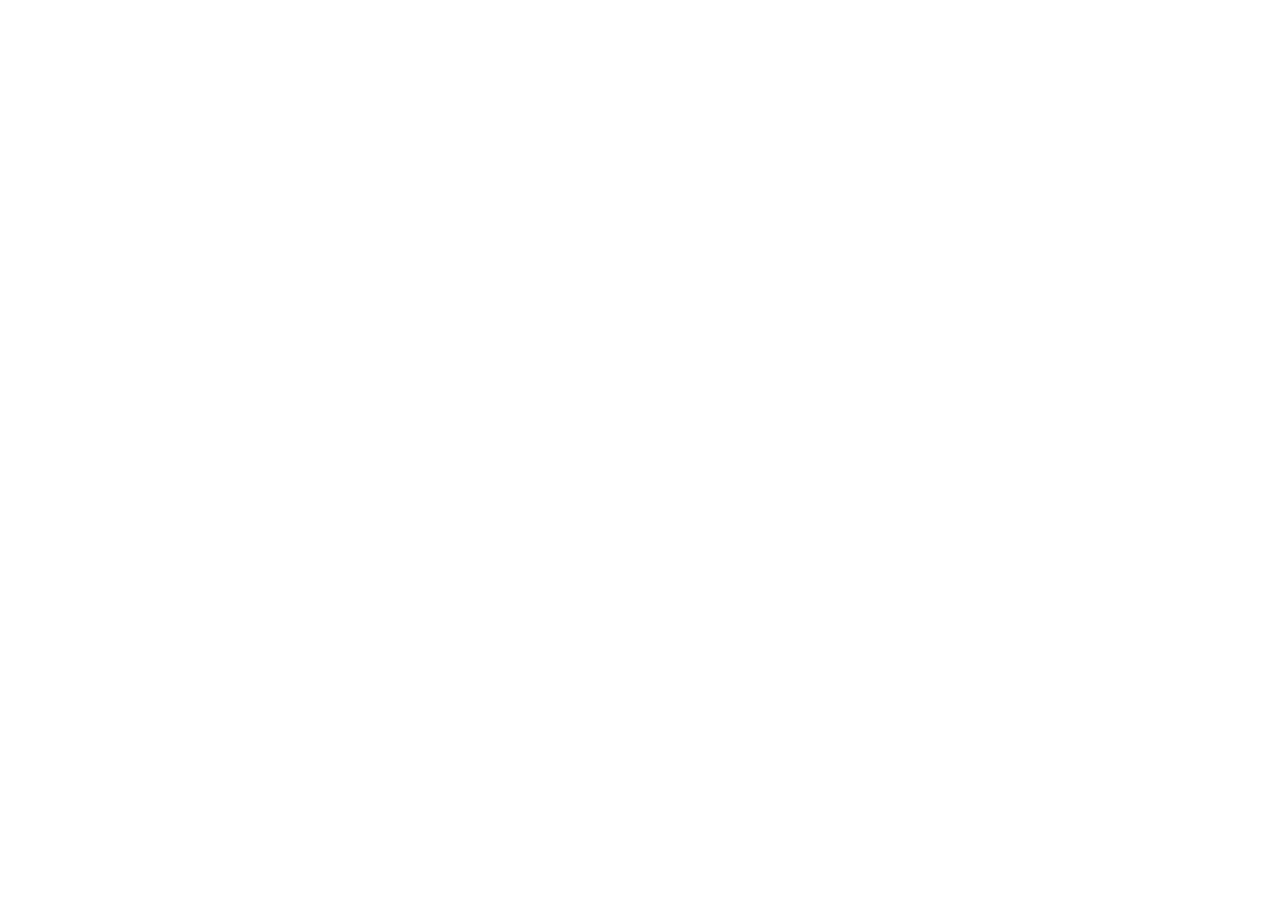
==== commit 5cc7cd60: "Add files via upload" ====
--- a/account.html
+++ b/account.html
@@ -3,24 +3,21 @@
 <head>
   <meta charset="UTF-8" />
   <meta name="viewport" content="width=device-width, initial-scale=1" />
-  <title>Log in or create an account — NxtSpace</title>
-  <meta name="description" content="Log in to or create your NxtSpace account." />
+  <title>Member access — NxtSpace</title>
+  <meta name="description" content="Secure NxtSpace account access and identity verification." />
   <link rel="preconnect" href="https://fonts.googleapis.com" />
   <link rel="preconnect" href="https://fonts.gstatic.com" crossorigin />
   <link href="https://fonts.googleapis.com/css2?family=Inter:wght@400;500;600&family=Space+Grotesk:wght@500;600;700&display=swap" rel="stylesheet" />
   <link rel="stylesheet" href="style.css" />
-  <!-- Dashboard and constellation layer overrides; keep these after your existing site stylesheet. -->
   <link rel="stylesheet" href="dashboard.css" />
+  <link rel="icon" href="/favicon.svg" type="image/svg+xml">
 </head>
 <body data-page="account">
-
   <header class="nav" id="nav">
     <div class="container nav-inner">
       <a href="index.html" class="logo" aria-label="NxtSpace home">
         <span class="logo-mark">
-          <svg viewBox="0 0 32 32" width="28" height="28" fill="none" stroke="currentColor" stroke-width="2.4" stroke-linecap="round" stroke-linejoin="round" aria-hidden="true">
-            <path d="M11 9l-7 7 7 7"/><path d="M21 9l7 7-7 7"/><path d="M18 7l-4 18"/>
-          </svg>
+          <img src="logo.svg" alt="<>" width="28" height="28">
         </span>
         <span class="logo-text">Nxt<span>Space</span></span>
       </a>
@@ -30,8 +27,7 @@
         <a href="research.html">Research</a>
         <a href="index.html#join">Membership</a>
         <a href="index.html#faq">FAQ</a>
-        <a href="account.html#/login">Log in</a>
-        <a href="account.html#/register" class="btn btn-small">Join the club</a>
+        <a href="account.html" class="btn btn-small">Member access</a>
       </nav>
       <div class="nav-actions">
         <button class="icon-btn" id="themeToggle" aria-label="Toggle light/dark theme">
@@ -45,278 +41,56 @@
   </header>
 
   <main class="auth-main" id="app">
-
-    <!-- Checking session / finishing sign-in -->
     <section class="auth-card center" data-view="loading">
       <div class="spinner" role="status" aria-label="Loading"></div>
       <h1 tabindex="-1">One moment…</h1>
-      <p class="muted">Checking your session.</p>
+      <p class="muted" id="loadingMessage">Checking your session.</p>
     </section>
 
-    <!-- LOG IN -->
-    <section class="auth-card" data-view="login" hidden>
-      <nav class="seg" aria-label="Account">
-        <a href="#/login" data-seg="login">Log in</a>
-        <a href="#/register" data-seg="register">Create account</a>
-      </nav>
-      <h1 tabindex="-1">Welcome back</h1>
-      <p class="muted">Log in to your NxtSpace account.</p>
-      <form class="auth-form" data-form="login" novalidate>
-        <div class="field">
-          <label for="loginEmail">Email address</label>
-          <input type="email" id="loginEmail" name="email" autocomplete="email" inputmode="email" placeholder="you@example.com" required />
-          <small class="hint">We’ll use this to continue to secure email verification.</small>
-          <small class="err" role="alert"></small>
-        </div>
-        <button type="submit" class="btn btn-block">Log in</button>
-      </form>
-      <p class="switch">New to NxtSpace? <a class="text-link" href="#/register">Create an account</a></p>
-      <p class="secure">🔒 Secure sign-in is handled by Kinde. We never see your password.</p>
-    </section>
-
-    <!-- REGISTER -->
-    <section class="auth-card" data-view="register" hidden>
-      <nav class="seg" aria-label="Account">
-        <a href="#/login" data-seg="login">Log in</a>
-        <a href="#/register" data-seg="register">Create account</a>
-      </nav>
-      <h1 tabindex="-1">Create your account</h1>
-      <p class="muted">Create your account, complete identity verification, then choose Free or a paid membership plan.</p>
-      <form class="auth-form" data-form="register" novalidate>
-        <div class="field">
-          <label for="registerEmail">Email address</label>
-          <input type="email" id="registerEmail" name="email" autocomplete="email" inputmode="email" placeholder="you@example.com" required />
-          <small class="hint">We’ll use this to continue to secure email verification.</small>
-          <small class="err" role="alert"></small>
-        </div>
-        <button type="submit" class="btn btn-block">Create account</button>
-      </form>
-      <ol class="mini-steps" aria-label="What happens next">
-        <li><b>Sign up</b> with your email.</li>
-        <li><b>Verify your identity</b> securely through Didit.</li>
-        <li><b>Choose your plan</b> — continue with Free or purchase a paid plan.</li>
-      </ol>
-      <p class="switch">Already a member? <a class="text-link" href="#/login">Log in</a></p>
-      <p class="secure">🔒 Secure sign-up is handled by Kinde.</p>
-    </section>
-
-    <!-- TEMPORARY NXTSPACE DASHBOARD -->
-    <section class="auth-card dash nxt-dashboard" data-view="dashboard" hidden>
-      <div class="nxt-dashboard-head">
-        <div class="dash-head">
-          <span class="avatar" id="avatar" aria-hidden="true"></span>
-          <div>
-            <p class="nxt-eyebrow">NXTSPACE MEMBER AREA</p>
-            <h1 tabindex="-1">Welcome, <span id="dashName"></span></h1>
-            <p class="muted" id="dashEmail"></p>
-          </div>
-        </div>
-        <div class="nxt-dashboard-actions">
-          <span class="nxt-status-pill" id="dashVerificationPill">Checking account…</span>
-          <button type="button" class="btn btn-ghost btn-small" id="logoutBtn">Log out</button>
-        </div>
-      </div>
-
-      <p class="notice ok" id="dashNote" role="status" hidden></p>
-
-      <section class="nxt-dashboard-hero" aria-labelledby="dashHeroTitle">
-        <div class="nxt-dashboard-hero-copy">
-          <p class="nxt-eyebrow">YOUR SPACE. YOUR NEXT IDEA.</p>
-          <h2 id="dashHeroTitle">Make room for what’s next.</h2>
-          <p>Your NxtSpace dashboard is active. This is a temporary workspace while membership plans, events, research tools, and community features are being connected.</p>
-          <div class="nxt-hero-tags">
-            <span>Account connected</span>
-            <span id="dashPlanHero">Plan setup pending</span>
-          </div>
-        </div>
-        <div class="nxt-orbit-art" aria-hidden="true">
-          <svg viewBox="0 0 220 180" fill="none" role="presentation">
-            <ellipse cx="110" cy="90" rx="87" ry="34" transform="rotate(-28 110 90)" />
-            <ellipse cx="110" cy="90" rx="87" ry="34" transform="rotate(42 110 90)" />
-            <ellipse cx="110" cy="90" rx="60" ry="70" />
-            <path d="M28 45 76 74 124 38 186 81 142 135 78 124 28 45Z" />
-            <circle cx="28" cy="45" r="4"/><circle cx="76" cy="74" r="4"/><circle cx="124" cy="38" r="4"/>
-            <circle cx="186" cy="81" r="4"/><circle cx="142" cy="135" r="4"/><circle cx="78" cy="124" r="4"/>
-            <circle class="nxt-orbit-center" cx="110" cy="90" r="8"/>
-          </svg>
-        </div>
-      </section>
-
-      <div class="nxt-section-title">
-        <div>
-          <p class="nxt-eyebrow">OVERVIEW</p>
-          <h2>Account snapshot</h2>
-        </div>
-        <span class="nxt-live-label"><span aria-hidden="true"></span> Connected to Kinde</span>
-      </div>
-
-      <div class="nxt-metric-grid">
-        <article class="nxt-metric-card">
-          <span class="nxt-metric-label">ACCOUNT STATUS</span>
-          <h3 id="dashAccountStatus">Authenticated</h3>
-          <p id="dashVerificationDetail">Your account session is active.</p>
-        </article>
-        <article class="nxt-metric-card">
-          <span class="nxt-metric-label">MEMBERSHIP PLAN</span>
-          <h3 id="dashPlan">Not assigned</h3>
-          <p id="dashPlanDetail">Your Kinde plan role will appear here once it is assigned.</p>
-        </article>
-        <article class="nxt-metric-card">
-          <span class="nxt-metric-label">WORKSPACE</span>
-          <h3 id="dashOrganization">Personal workspace</h3>
-          <p id="dashOrgDetail">Checking organization membership…</p>
-        </article>
-      </div>
-
-      <div class="nxt-dashboard-columns">
-        <section class="nxt-dashboard-panel" aria-labelledby="dashAccessTitle">
-          <div class="nxt-panel-heading">
-            <div>
-              <p class="nxt-eyebrow">IDENTITY & ACCESS</p>
-              <h2 id="dashAccessTitle">Your access</h2>
-            </div>
-            <span class="nxt-panel-icon" aria-hidden="true">⌘</span>
-          </div>
-          <div class="nxt-detail-row">
-            <span>Roles</span>
-            <div class="nxt-chip-list" id="dashRoles"><span class="nxt-muted-chip">Loading roles…</span></div>
-          </div>
-          <div class="nxt-detail-row">
-            <span>Permissions</span>
-            <div class="nxt-chip-list" id="dashPermissions"><span class="nxt-muted-chip">Loading permissions…</span></div>
-          </div>
-          <div class="nxt-detail-row">
-            <span>Groups</span>
-            <div class="nxt-chip-list" id="dashGroups"><span class="nxt-muted-chip">No groups claim detected</span></div>
-          </div>
-          <p class="nxt-panel-footnote">Plan labels are read from the role names configured in <code>kinde-config.js</code>. Feature access must also be enforced by a trusted backend.</p>
-        </section>
-
-        <section class="nxt-dashboard-panel" aria-labelledby="dashRoadmapTitle">
-          <div class="nxt-panel-heading">
-            <div>
-              <p class="nxt-eyebrow">WHAT’S NEXT</p>
-              <h2 id="dashRoadmapTitle">Membership roadmap</h2>
-            </div>
-            <span class="nxt-panel-icon" aria-hidden="true">↗</span>
-          </div>
-          <div class="nxt-roadmap-item is-ready">
-            <span class="nxt-roadmap-marker" aria-hidden="true">✓</span>
-            <div><b>Account authentication</b><small>Your NxtSpace session is connected.</small></div>
-            <span class="nxt-roadmap-state">Ready</span>
-          </div>
-          <div class="nxt-roadmap-item">
-            <span class="nxt-roadmap-marker" aria-hidden="true">2</span>
-            <div><b>Membership & billing</b><small>Plan assignment and payments will be linked next.</small></div>
-            <span class="nxt-roadmap-state">Planned</span>
-          </div>
-          <div class="nxt-roadmap-item">
-            <span class="nxt-roadmap-marker" aria-hidden="true">3</span>
-            <div><b>Research & events</b><small>Member resources and event registrations.</small></div>
-            <span class="nxt-roadmap-state">Planned</span>
-          </div>
-        </section>
-      </div>
-
-      <div class="nxt-section-title nxt-features-title">
-        <div>
-          <p class="nxt-eyebrow">EXPLORE NXTSPACE</p>
-          <h2>Member tools</h2>
-        </div>
-        <span class="nxt-coming-soon">Temporary preview</span>
-      </div>
-      <div class="nxt-feature-grid">
-        <article class="nxt-feature-card"><span aria-hidden="true">⌕</span><h3>Research library</h3><p>Discover projects, papers, and shared resources.</p><span class="nxt-feature-state">Coming soon</span></article>
-        <article class="nxt-feature-card"><span aria-hidden="true">◎</span><h3>Events & webinars</h3><p>Keep track of sessions, workshops, and meetups.</p><span class="nxt-feature-state">Coming soon</span></article>
-        <article class="nxt-feature-card"><span aria-hidden="true">◇</span><h3>Community</h3><p>Connect with members and working groups.</p><span class="nxt-feature-state">Coming soon</span></article>
-      </div>
-      <p class="nxt-dashboard-disclaimer">This is a temporary dashboard preview. Plan assignment and payment status are not yet connected to a billing provider.</p>
-    </section>
-
-    <!-- Email verification is a separate gate from Didit identity verification. -->
     <section class="auth-card center nxt-verify-card" data-view="email-verify" hidden>
       <div class="state-ico" aria-hidden="true">✉</div>
       <p class="nxt-eyebrow">EMAIL CONFIRMATION</p>
       <h1 tabindex="-1">Verify your email</h1>
-      <p class="muted">Kinde reports that this email address has not been verified yet. Open the verification email from NxtSpace/Kinde, finish that step, then sign in again to continue to identity verification.</p>
+      <p class="muted">Kinde reports that your email address has not been verified yet. Complete the email confirmation, then return here to continue.</p>
       <p class="nxt-verify-email" id="verifyEmailAddress"></p>
-      <button type="button" class="btn" id="verifyLogoutBtn">Log out and sign in again</button>
+      <button type="button" class="btn" id="verifyLogoutBtn">Sign out</button>
     </section>
 
-    <!-- Required Didit identity verification before plans/dashboard. -->
     <section class="auth-card center nxt-verify-card nxt-identity-card" data-view="verify" hidden>
       <div class="nxt-verify-symbol" aria-hidden="true">✧</div>
       <p class="nxt-eyebrow">IDENTITY VERIFICATION</p>
       <h1 tabindex="-1">Verify your identity</h1>
-      <p class="muted">To protect the NxtSpace community, every new member must complete the secure identity check. Didit handles the verification; NxtSpace stores only the status and verification reference.</p>
-      <div class="nxt-identity-status"><span>Status</span><strong id="diditStatusLabel">Not started</strong></div>
+      <p class="muted">Complete the secure identity check through Didit. After approval, you'll be redirected to your NxtSpace self-service portal.</p>
+      <div class="nxt-identity-status"><span>Status</span><strong id="diditStatusLabel">Not Started</strong></div>
       <p class="nxt-verify-message" id="diditVerifyMessage" role="status">Start the verification process to continue.</p>
       <div class="nxt-verify-actions">
         <button type="button" class="btn" id="startDiditVerification">Start identity verification</button>
         <button type="button" class="btn btn-ghost" id="refreshVerificationStatus">I've completed verification</button>
       </div>
       <a class="text-link nxt-didit-fallback" id="diditFallbackLink" href="#" target="_blank" rel="noopener noreferrer" hidden>Open Didit verification</a>
-      <p class="nxt-privacy-note">Please complete the check in the Didit page. Return here when finished; the status updates after Didit sends a verified webhook.</p>
-      <button type="button" class="btn btn-ghost btn-small" id="verifyIdentityLogoutBtn">Log out</button>
+      <p class="nxt-privacy-note">Your status updates when Didit sends its signed verification result. You can check again here after completing the Didit steps.</p>
+      <button type="button" class="btn btn-ghost btn-small" id="verifyIdentityLogoutBtn">Sign out</button>
     </section>
 
-    <!-- Plan selection is only accessible after Didit reports Approved. -->
-    <section class="auth-card nxt-plans-card" data-view="plans" hidden>
-      <p class="nxt-eyebrow">IDENTITY VERIFIED</p>
-      <h1 tabindex="-1">Choose your NxtSpace plan</h1>
-      <p class="muted">Your identity verification is complete. Continue with the Free plan or choose a paid membership.</p>
-      <p class="notice ok" id="plansVerificationNotice" role="status">Identity verification approved.</p>
-      <p class="nxt-plans-message" id="plansMessage" role="status" hidden></p>
-      <div class="nxt-plan-grid">
-        <article class="nxt-plan-card">
-          <span class="nxt-plan-kicker">START HERE</span>
-          <h2>Free</h2>
-          <p class="nxt-plan-description">Explore NxtSpace and set up your member profile.</p>
-          <ul><li>Member dashboard</li><li>Community announcements</li><li>Basic account access</li></ul>
-          <button type="button" class="btn btn-ghost btn-block" id="continueFreeBtn">Continue with Free</button>
-        </article>
-        <article class="nxt-plan-card nxt-plan-featured">
-          <span class="nxt-plan-kicker">MORE CAPABILITIES</span>
-          <h2>Standard</h2>
-          <p class="nxt-plan-description">For members ready to participate and collaborate.</p>
-          <ul><li>Standard member features</li><li>Community participation</li><li>Events and webinars access</li></ul>
-          <button type="button" class="btn btn-block" id="purchaseStandardBtn">Purchase Standard</button>
-        </article>
-        <article class="nxt-plan-card">
-          <span class="nxt-plan-kicker">ADVANCED</span>
-          <h2>Pro</h2>
-          <p class="nxt-plan-description">For members who need expanded research and collaboration features.</p>
-          <ul><li>Pro member features</li><li>Research and team tools</li><li>Priority community access</li></ul>
-          <button type="button" class="btn btn-block" id="purchaseProBtn">Purchase Pro</button>
-        </article>
-      </div>
-      <p class="nxt-plan-footnote">Paid memberships stay inactive until your payment provider confirms a successful payment.</p>
-      <button type="button" class="btn btn-ghost btn-small" id="plansLogoutBtn">Log out</button>
-    </section>
-
-    <!-- SOMETHING WENT WRONG -->
     <section class="auth-card center" data-view="error" hidden>
       <div class="state-ico" aria-hidden="true">⚠️</div>
-      <h1 tabindex="-1">We couldn't sign you in</h1>
+      <h1 tabindex="-1">We couldn't continue</h1>
       <p id="errorMsg" class="muted" role="alert"></p>
       <p class="small muted" id="errorDetail" hidden></p>
       <button type="button" class="btn" id="retryBtn">Try again</button>
     </section>
 
-    <!-- NOT SET UP YET (shown only to whoever runs the site) -->
     <section class="auth-card" data-view="setup" hidden>
       <div class="state-ico" aria-hidden="true">🛠️</div>
       <h1 tabindex="-1">Finish connecting Kinde</h1>
       <p id="setupMsg" class="muted"></p>
       <ol class="setup-steps" id="setupSteps">
-        <li>In your Kinde application settings, make sure the sign-in methods you want to offer are enabled.</li>
-        <li>Add this address to both <b>Allowed callback URLs</b> and <b>Allowed logout redirect URLs</b>:
-          <code class="copy-line" id="setupUrl"></code></li>
-        <li>Set your Kinde Client ID, domain, and <code>apiBaseUrl</code> in <code>kinde-config.js</code>. An email Connection ID is not required.</li>
-        <li>Deploy the NxtSpace onboarding API over HTTPS. Keep all Kinde M2M and Didit secrets on that backend.</li>
+        <li>Enable the sign-in methods you want to offer in Kinde.</li>
+        <li>Add the account URL to the Kinde application's allowed callback URLs and <code>https://nxtspace.me/</code> to allowed logout redirect URLs: <code class="copy-line" id="setupUrl"></code></li>
+        <li>Set the Kinde Client ID, domain, and API base URL in <code>kinde-config.js</code>.</li>
+        <li>Deploy the NxtSpace Vercel API and configure its Kinde and Didit environment variables.</li>
       </ol>
     </section>
-
   </main>
 
   <footer class="footer">
@@ -329,7 +103,7 @@
         <a href="index.html#perks">Perks</a>
         <a href="index.html#webinars">Events</a>
         <a href="research.html">Research</a>
-        <a href="account.html#/register">Join</a>
+        <a href="account.html">Member access</a>
       </div>
       <p class="muted">© <span id="year"></span> NxtSpace. All rights reserved.</p>
     </div>
